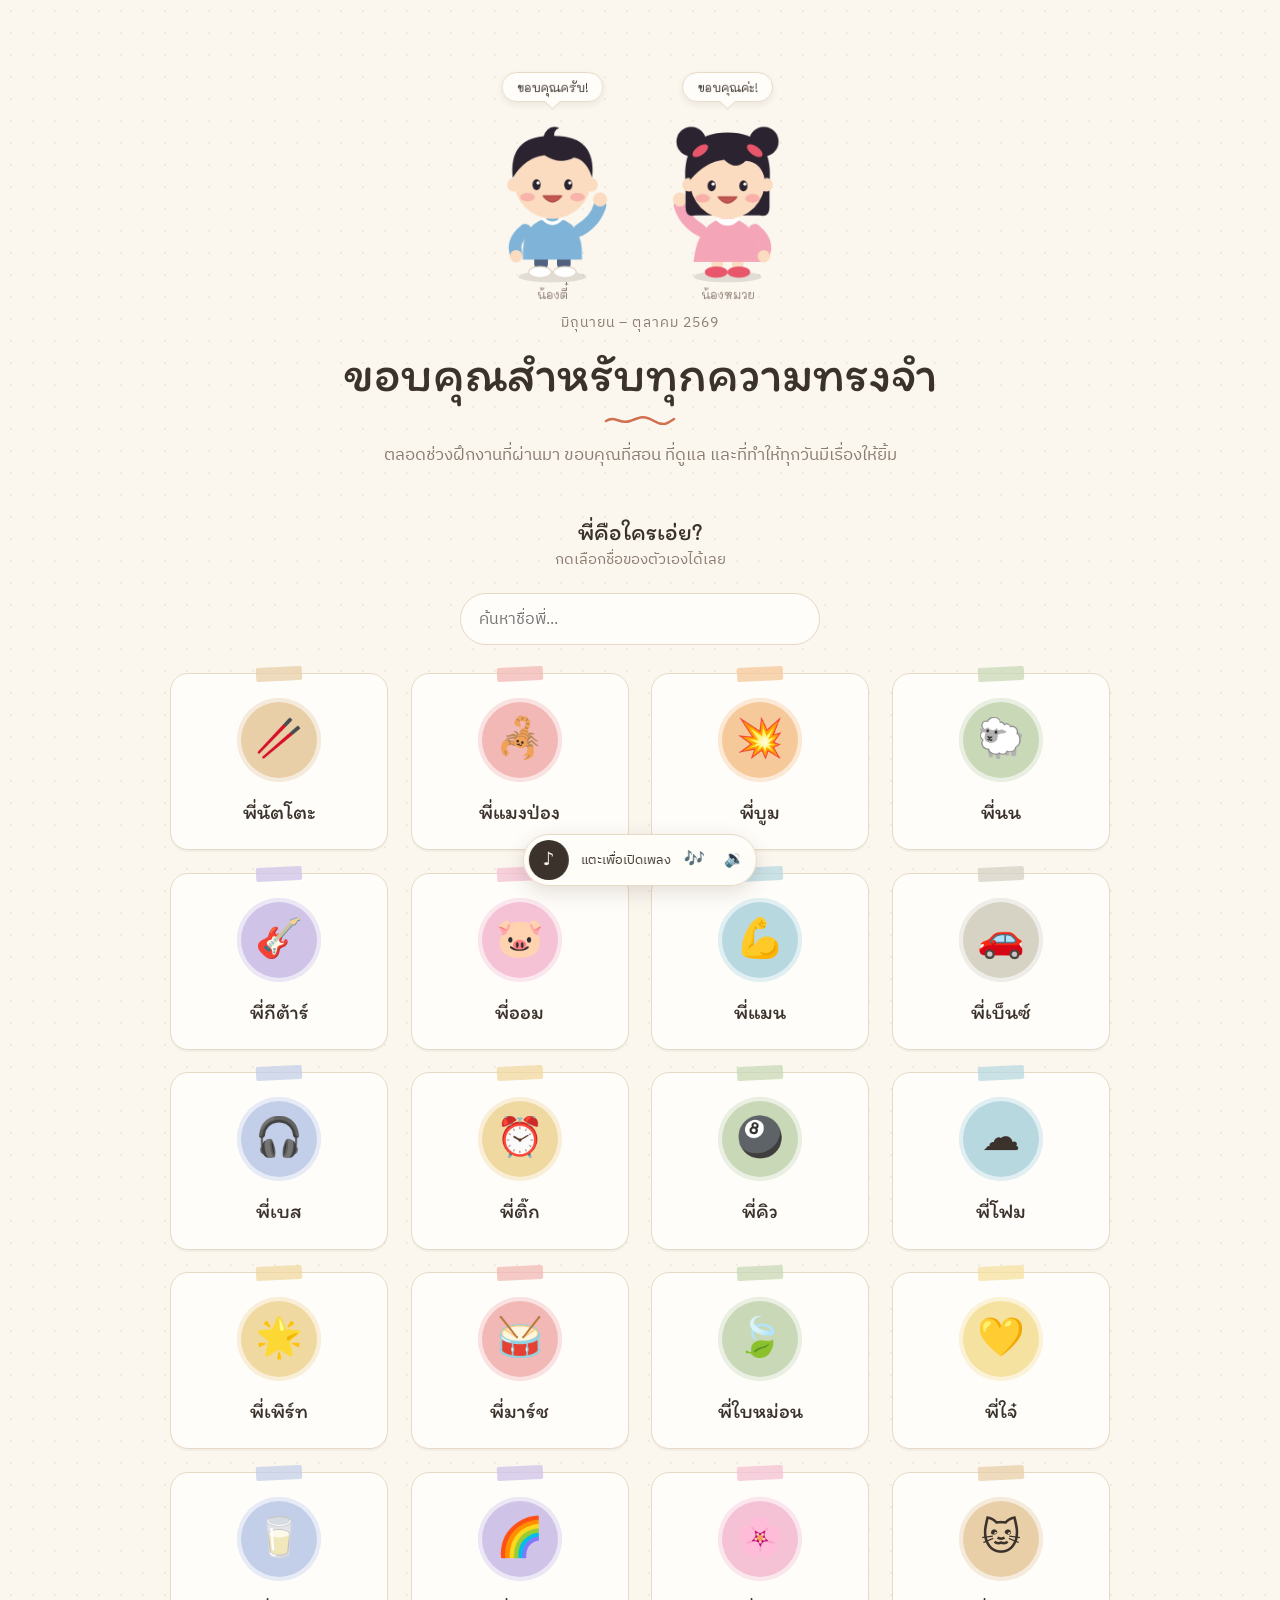
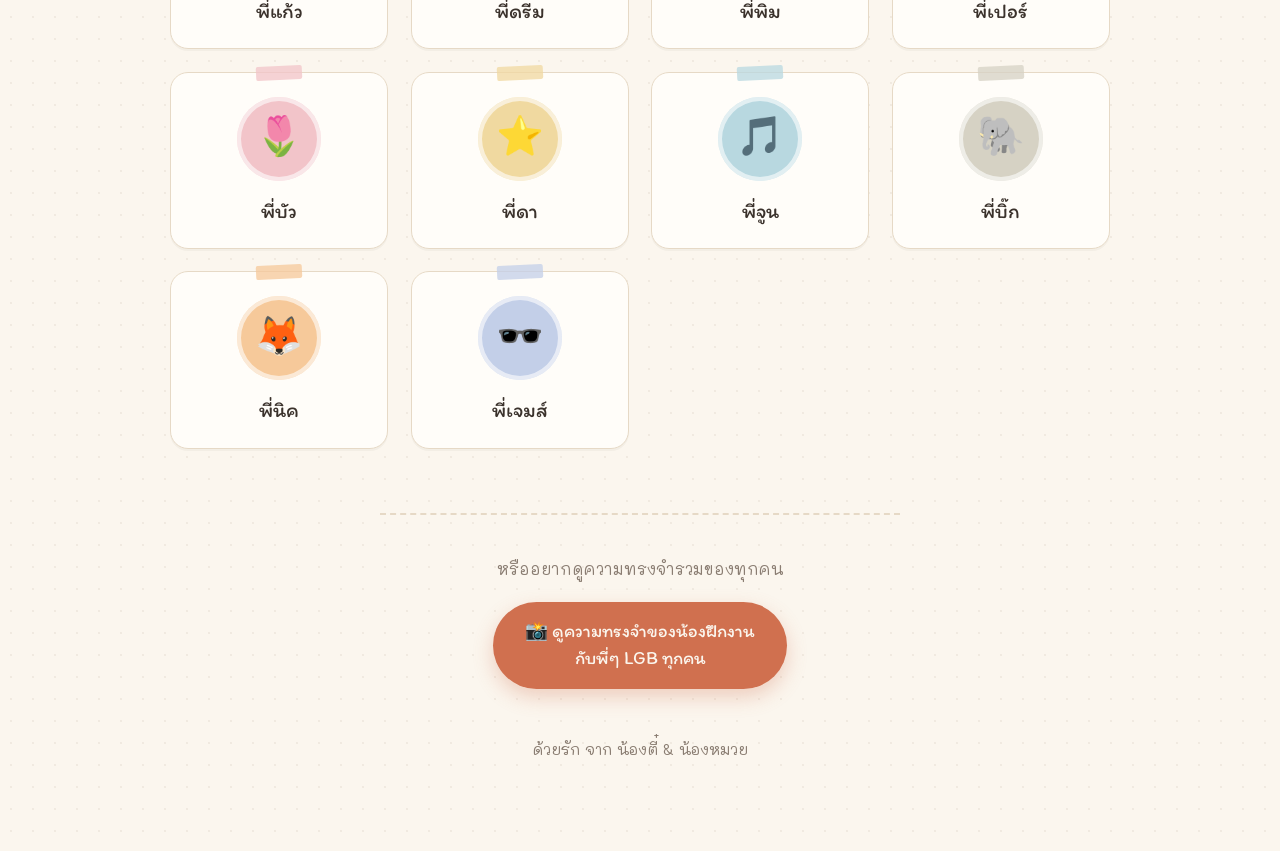
==== index.html @ 3110ff83 "Add initial CSS styles for the website layout and components" ====
<!doctype html>
<html lang="th">
<head>
  <meta charset="utf-8">
  <meta name="viewport" content="width=device-width, initial-scale=1, viewport-fit=cover">
  <title>ขอบคุณสำหรับทุกความทรงจำ</title>
  <meta name="description" content="ความทรงจำตลอดช่วงฝึกงาน">
  <link rel="icon" href="data:image/svg+xml,<svg xmlns='http://www.w3.org/2000/svg' viewBox='0 0 100 100'><text y='.9em' font-size='90'>💌</text></svg>">
  <link rel="preconnect" href="https://fonts.googleapis.com">
  <link rel="preconnect" href="https://fonts.gstatic.com" crossorigin>
  <link href="https://fonts.googleapis.com/css2?family=IBM+Plex+Sans+Thai:wght@400;500;600&family=Itim&family=Mali:wght@400;500;600&display=swap" rel="stylesheet">
  <link rel="stylesheet" href="style.css">
</head>
<body>
  <div id="app"></div>

  <div id="lightbox" class="lightbox" hidden>
    <button class="lb-close" aria-label="ปิด">×</button>
    <button class="lb-nav lb-prev" aria-label="รูปก่อนหน้า">‹</button>
    <figure>
      <div class="lb-stage"></div>
      <figcaption></figcaption>
    </figure>
    <button class="lb-nav lb-next" aria-label="รูปถัดไป">›</button>
  </div>

  <!-- เนื้อหาทั้งหมดอยู่ใน 3 ไฟล์นี้ -->
  <script src="data.js"></script>
  <script src="letters.js"></script>
  <script src="memories.js"></script>
  <script src="app.js"></script>
  <script src="music.js"></script>
  <script src="mascots.js"></script>
</body>
</html>
---- style.css ----
:root {
  --paper: #fbf6ee;
  --paper-2: #f4ebdd;
  --card: #fffdf9;
  --ink: #3b322c;
  --muted: #8a7d72;
  --line: #e6d9c6;
  --accent: #d0704f;
  --c: #f1d3b3; /* สีประจำตัวของพี่แต่ละคน (ถูกเขียนทับใน HTML) */

  --f-head: "Itim", "IBM Plex Sans Thai", system-ui, sans-serif;
  --f-hand: "Mali", "IBM Plex Sans Thai", system-ui, sans-serif;
  --f-body: "IBM Plex Sans Thai", system-ui, -apple-system, "Segoe UI", sans-serif;
}

* { box-sizing: border-box; }

html { color-scheme: light; scroll-behavior: smooth; }

body {
  margin: 0;
  min-height: 100vh;
  font-family: var(--f-body);
  font-size: 16px;
  line-height: 1.7;
  color: var(--ink);
  background-color: var(--paper);
  background-image: radial-gradient(rgba(140, 110, 80, 0.09) 1px, transparent 1px);
  background-size: 22px 22px;
  -webkit-font-smoothing: antialiased;
}

img { max-width: 100%; display: block; }
a { color: inherit; }
button { font: inherit; color: inherit; }
[hidden] { display: none !important; }

h1, h2, h3 { font-family: var(--f-head); font-weight: 400; line-height: 1.25; margin: 0; text-wrap: balance; }

.eyebrow {
  margin: 0 0 0.4rem;
  font-size: 0.85rem;
  letter-spacing: 0.08em;
  color: var(--muted);
}

.btn {
  display: inline-block;
  padding: 0.7rem 1.6rem;
  border-radius: 999px;
  background: var(--ink);
  color: var(--paper);
  text-decoration: none;
  font-family: var(--f-head);
  font-size: 1.05rem;
  transition: transform 0.2s, box-shadow 0.2s;
}
.btn:hover { transform: translateY(-2px); box-shadow: 0 6px 16px rgba(59, 50, 44, 0.2); }

.foot {
  text-align: center;
  padding: 3rem 1rem calc(5.5rem + env(safe-area-inset-bottom, 0px));
  color: var(--muted);
  font-family: var(--f-hand);
  font-size: 0.95rem;
}

/* ---------------------------------- หน้าแรก ---------------------------------- */
.home {
  max-width: 980px;
  margin: 0 auto;
  padding: calc(3.5rem + env(safe-area-inset-top, 0px)) 1.25rem 0;
}

.home-head { text-align: center; max-width: 720px; margin: 0 auto 3rem; animation: rise 0.8s both; }
.home-head h1 { font-size: clamp(2rem, 7vw, 3.2rem); }
.home-head h1::after {
  content: "";
  display: block;
  width: 72px;
  height: 10px;
  margin: 0.6rem auto 0;
  background: url("data:image/svg+xml,%3Csvg xmlns='http://www.w3.org/2000/svg' viewBox='0 0 72 10'%3E%3Cpath d='M2 6c10-6 14 4 24 0s14-6 24 0 14 2 20-2' fill='none' stroke='%23d0704f' stroke-width='2.5' stroke-linecap='round'/%3E%3C/svg%3E") center/contain no-repeat;
}
.lead { color: var(--muted); font-size: 1.05rem; margin: 1rem 0 0; }

.pick h2 {
  text-align: center;
  font-size: 1.5rem;
  margin-bottom: 1.5rem;
}
.pick h2 span {
  display: block;
  font-family: var(--f-body);
  font-size: 0.95rem;
  color: var(--muted);
  margin-top: 0.2rem;
}

.search {
  display: block;
  width: 100%;
  max-width: 360px;
  margin: 0 auto 1.75rem;
  padding: 0.7rem 1.1rem;
  border: 1.5px solid var(--line);
  border-radius: 999px;
  background: var(--card);
  font: inherit;
  color: var(--ink);
  outline: none;
}
.search:focus { border-color: var(--accent); }

.people-grid {
  list-style: none;
  margin: 0;
  padding: 0;
  display: grid;
  grid-template-columns: repeat(auto-fill, minmax(150px, 1fr));
  gap: 1.1rem;
}
.people-grid li { animation: rise 0.6s both; animation-delay: calc(0.25s + var(--i) * 0.06s); }

.person-card {
  position: relative;
  display: flex;
  flex-direction: column;
  align-items: center;
  gap: 0.15rem;
  height: 100%;
  padding: 1.5rem 0.75rem 1.25rem;
  background: var(--card);
  border: 1px solid var(--line);
  border-radius: 18px;
  text-decoration: none;
  text-align: center;
  box-shadow: 0 2px 0 rgba(59, 50, 44, 0.04);
  transition: transform 0.25s cubic-bezier(.2,.8,.3,1.2), box-shadow 0.25s, border-color 0.25s;
}
.person-card::before {
  content: "";
  position: absolute;
  top: -7px;
  left: 50%;
  width: 46px;
  height: 14px;
  transform: translateX(-50%) rotate(-3deg);
  background: var(--c);
  opacity: 0.75;
  border-radius: 2px;
}
.person-card:hover,
.person-card:focus-visible {
  transform: translateY(-5px) rotate(-1deg);
  border-color: var(--c);
  box-shadow: 0 12px 24px rgba(59, 50, 44, 0.12);
  outline: none;
}
.person-card .avatar { margin-bottom: 0.6rem; }
.pc-name { font-family: var(--f-head); font-size: 1.3rem; }
.pc-role { font-size: 0.8rem; color: var(--muted); line-height: 1.4; }

.empty { text-align: center; color: var(--muted); }

.notfound { text-align: center; padding-top: 25vh; }
.notfound .big { font-size: 3.5rem; margin: 0; }
.notfound h1 { margin-bottom: 1.5rem; }

/* ---------------------------------- Avatar ---------------------------------- */
.avatar {
  position: relative;
  display: grid;
  place-items: center;
  width: 84px;
  height: 84px;
  border-radius: 50%;
  background: var(--c);
  overflow: hidden;
  box-shadow: inset 0 0 0 4px rgba(255, 255, 255, 0.6);
  flex-shrink: 0;
}
.avatar img { position: absolute; inset: 0; width: 100%; height: 100%; object-fit: cover; }
.avatar-fallback { font-size: 2.4rem; line-height: 1; }
.avatar[data-ok] .avatar-fallback { visibility: hidden; }
.avatar-lg { width: 128px; height: 128px; box-shadow: 0 0 0 6px var(--card), 0 10px 30px rgba(59, 50, 44, 0.15); }
.avatar-lg .avatar-fallback { font-size: 3.6rem; }

/* ---------------------------------- ซองจดหมาย ---------------------------------- */
.envelope-screen {
  position: fixed;
  inset: 0;
  z-index: 50;
  display: flex;
  flex-direction: column;
  align-items: center;
  justify-content: center;
  gap: 2rem;
  padding: 1.5rem;
  background: var(--paper);
  cursor: pointer;
  transition: opacity 0.5s;
}
.envelope-screen.leave { opacity: 0; }

.envelope {
  position: relative;
  width: min(78vw, 320px);
  aspect-ratio: 3 / 2;
  padding: 0;
  border: 0;
  background: none;
  cursor: pointer;
  perspective: 900px;
  animation: float 3s ease-in-out infinite;
}
.envelope:focus-visible { outline: 2px dashed var(--accent); outline-offset: 10px; }
.envelope.open { animation: none; }

.envelope > span { position: absolute; }
.env-back {
  inset: 0;
  z-index: 1;
  border-radius: 8px;
  background: color-mix(in srgb, var(--c) 75%, #8a6a4a);
}
.env-letter {
  left: 7%;
  right: 7%;
  top: 8%;
  bottom: 6%;
  z-index: 2;
  display: grid;
  place-items: start center;
  padding-top: 12%;
  border-radius: 4px;
  background: var(--card);
  font-family: var(--f-hand);
  font-size: 1.05rem;
  color: var(--ink);
  box-shadow: 0 2px 6px rgba(0, 0, 0, 0.08);
  transition: transform 0.7s 0.45s cubic-bezier(.3,.7,.3,1);
}
.env-front {
  inset: 0;
  z-index: 3;
  border-radius: 8px;
  background: var(--c);
  clip-path: polygon(0 0, 50% 52%, 100% 0, 100% 100%, 0 100%);
  box-shadow: 0 18px 40px rgba(59, 50, 44, 0.18);
}
.env-flap {
  left: 0;
  right: 0;
  top: 0;
  height: 58%;
  z-index: 4;
  background: color-mix(in srgb, var(--c) 85%, #8a6a4a);
  clip-path: polygon(0 0, 100% 0, 50% 100%);
  transform-origin: top center;
  transition: transform 0.5s ease-in, z-index 0s 0.25s;
}
.env-seal {
  left: 50%;
  top: 56%;
  z-index: 5;
  transform: translate(-50%, -50%);
  font-size: 2.2rem;
  transition: opacity 0.25s, transform 0.25s;
}
.envelope.open .env-seal { opacity: 0; transform: translate(-50%, -50%) scale(1.4); }
.envelope.open .env-flap { transform: rotateX(180deg); z-index: 0; }
.envelope.open .env-letter { transform: translateY(-48%); }

.env-hint { margin: 0; text-align: center; font-family: var(--f-head); font-size: 1.35rem; }
.env-hint small {
  display: block;
  font-family: var(--f-body);
  font-size: 0.9rem;
  color: var(--muted);
  animation: blink 1.8s ease-in-out infinite;
}

/* ---------------------------------- หน้าของพี่ ---------------------------------- */
.person {
  max-width: 760px;
  margin: 0 auto;
  padding: calc(1.25rem + env(safe-area-inset-top, 0px)) 1.25rem 0;
  animation: fadein 0.6s both;
}

.back {
  display: inline-block;
  padding: 0.35rem 0.9rem;
  border-radius: 999px;
  text-decoration: none;
  font-size: 0.9rem;
  color: var(--muted);
  transition: background 0.2s, color 0.2s;
}
.back:hover { background: var(--paper-2); color: var(--ink); }

.p-hero { display: flex; flex-direction: column; align-items: center; text-align: center; padding: 2rem 0 2.5rem; }
.p-hero .avatar { margin-bottom: 1.25rem; animation: pop 0.7s 0.2s both cubic-bezier(.2,.8,.3,1.3); }
.p-hero .eyebrow { margin: 0; font-family: var(--f-hand); font-size: 1rem; letter-spacing: 0; }
.p-hero h1 { font-size: clamp(2.4rem, 9vw, 3.6rem); }
.role { margin: 0.2rem 0 0; color: var(--muted); }

/* จดหมาย */
.letter {
  position: relative;
  margin: 0 auto 4rem;
  --pt: 2.25rem;
  padding: var(--pt) 1.75rem 2rem;
  background:
    linear-gradient(to bottom, transparent calc(100% - 1px), rgba(170, 140, 110, 0.2) 0) 0 calc(var(--pt) - 0.3em) / 100% 2.1em repeat-y,
    var(--card);
  border-radius: 6px;
  box-shadow: 0 1px 2px rgba(59, 50, 44, 0.06), 0 14px 34px rgba(59, 50, 44, 0.1);
  font-family: var(--f-hand);
  font-size: 1.08rem;
  line-height: 2.1em;
  --rot: -0.5deg;
  transform: rotate(var(--rot));
}
.letter + .letter { --rot: 0.6deg; margin-top: -1.5rem; }
.letter::before {
  content: "";
  position: absolute;
  top: -12px;
  left: 50%;
  width: 96px;
  height: 26px;
  transform: translateX(-50%) rotate(2deg);
  background: var(--c);
  opacity: 0.7;
}
.letter p { margin: 0 0 2.1em; }
.letter p:last-of-type { margin-bottom: 0; }
.letter .sign { text-align: right; margin-top: 2.1em; }
.letter .sign b { font-weight: 600; }

/* ความทรงจำ */
.memories > h2 { text-align: center; font-size: 2rem; }
.count { text-align: center; color: var(--muted); margin: 0.25rem 0 2.5rem; }

.timeline {
  position: relative;
  list-style: none;
  margin: 0;
  padding: 0 0 0 28px;
}
.timeline::before {
  content: "";
  position: absolute;
  top: 8px;
  bottom: 40px;
  left: 7px;
  border-left: 2px dashed var(--line);
}

.memory { position: relative; margin-bottom: 3rem; }
.memory .dot {
  position: absolute;
  top: 10px;
  left: -28px;
  width: 16px;
  height: 16px;
  border-radius: 50%;
  background: var(--c);
  box-shadow: 0 0 0 4px var(--paper);
}
.memory article {
  display: grid;
  gap: 1.1rem;
}

.polaroid {
  padding: 10px 10px 14px;
  background: #fff;
  box-shadow: 0 2px 4px rgba(59, 50, 44, 0.08), 0 14px 30px rgba(59, 50, 44, 0.12);
  transform: rotate(var(--tilt));
  transition: transform 0.35s cubic-bezier(.2,.8,.3,1.2);
}
.memory:hover .polaroid { transform: rotate(0deg) scale(1.01); }

.shot {
  position: relative;
  display: grid;
  place-items: center;
  width: 100%;
  padding: 0;
  border: 0;
  overflow: hidden;
  background: color-mix(in srgb, var(--c) 45%, var(--paper-2));
}
button.shot[data-ok] { cursor: zoom-in; }
.shot img, .shot video { position: absolute; inset: 0; width: 100%; height: 100%; object-fit: cover; transition: transform 0.4s; }
button.shot:hover img, button.shot:hover video { transform: scale(1.04); }
.play {
  position: absolute;
  z-index: 1;
  display: grid;
  place-items: center;
  width: 54px;
  height: 54px;
  padding-left: 4px;
  border-radius: 50%;
  background: rgba(30, 24, 20, 0.55);
  color: #fff;
  font-size: 1.3rem;
  backdrop-filter: blur(4px);
  transition: transform 0.2s, background 0.2s;
}
button.shot:hover .play { transform: scale(1.1); background: rgba(30, 24, 20, 0.75); }
.shot-thumb .play { width: 28px; height: 28px; font-size: 0.7rem; padding-left: 2px; }
.shot:not([data-ok]) .play { display: none; }
/* ภาพปก YouTube มีแถบดำบน-ล่าง ขยายเพื่อตัดออก */
.shot.yt img { transform: scale(1.34); }
button.shot.yt:hover img { transform: scale(1.4); }
.shot-main { aspect-ratio: 4 / 3; }
.shot-thumb { aspect-ratio: 1; }
.shot-fallback { font-size: 3rem; }
.shot-thumb .shot-fallback { font-size: 1.5rem; }
.shot[data-ok] .shot-fallback { visibility: hidden; }

.thumbs {
  display: grid;
  grid-template-columns: repeat(auto-fill, minmax(64px, 1fr));
  gap: 8px;
  margin-top: 8px;
}

.meta { margin: 0; font-size: 0.88rem; color: var(--muted); }
.memory h3 { font-size: 1.5rem; margin: 0.15rem 0 0.4rem; }
.desc p { margin: 0 0 0.6em; }
.desc p:last-child { margin-bottom: 0; }
.with {
  display: inline-block;
  margin: 0.75rem 0 0;
  padding: 0.15rem 0.75rem;
  border-radius: 999px;
  background: color-mix(in srgb, var(--c) 40%, transparent);
  font-size: 0.85rem;
}

.closing {
  margin: 2rem auto 0;
  padding: 2.5rem 1.5rem;
  max-width: 560px;
  text-align: center;
  font-family: var(--f-hand);
  font-size: 1.1rem;
}
.closing p { margin: 0 0 1.75rem; }

/* scroll reveal */
.reveal { opacity: 0; transform: translateY(24px); transition: opacity 0.7s, transform 0.7s cubic-bezier(.2,.7,.3,1); }
.reveal.in { opacity: 1; transform: none; }
.letter.reveal.in { transform: rotate(var(--rot)); }

/* ---------------------------------- Lightbox ---------------------------------- */
.lightbox {
  position: fixed;
  inset: 0;
  z-index: 100;
  display: flex;
  align-items: center;
  justify-content: center;
  padding: 1rem;
  background: rgba(30, 24, 20, 0.88);
  animation: fadein 0.25s both;
}
.lightbox figure { margin: 0; max-width: min(92vw, 1100px); text-align: center; }
.lb-stage > * {
  display: block;
  max-width: 100%;
  max-height: 80vh;
  background: #000;
  margin: 0 auto;
  border: 8px solid #fff;
  border-bottom-width: 40px;
  box-shadow: 0 20px 50px rgba(0, 0, 0, 0.4);
}
.lb-stage > img { background: #fff; }
.lb-stage > iframe { width: min(92vw, 960px); max-height: none; aspect-ratio: 16 / 9; height: auto; }
.lightbox figcaption {
  margin-top: -34px;
  position: relative;
  color: var(--ink);
  font-family: var(--f-hand);
}
.lb-close, .lb-nav {
  position: absolute;
  border: 0;
  background: rgba(255, 255, 255, 0.12);
  color: #fff;
  width: 44px;
  height: 44px;
  border-radius: 50%;
  font-size: 1.8rem;
  line-height: 1;
  cursor: pointer;
  transition: background 0.2s;
}
.lb-close:hover, .lb-nav:hover { background: rgba(255, 255, 255, 0.25); }
.lb-close { top: calc(1rem + env(safe-area-inset-top, 0px)); right: 1rem; }
.lb-prev { left: 1rem; }
.lb-next { right: 1rem; }

/* ---------------------------------- Animations ---------------------------------- */
@keyframes rise { from { opacity: 0; transform: translateY(18px); } }
@keyframes fadein { from { opacity: 0; } }
@keyframes pop { from { opacity: 0; transform: scale(0.6); } }
@keyframes float { 50% { transform: translateY(-8px) rotate(-1deg); } }
@keyframes blink { 50% { opacity: 0.45; } }

/* ---------------------------------- จอใหญ่ ---------------------------------- */
@media (min-width: 640px) {
  .people-grid { grid-template-columns: repeat(auto-fill, minmax(180px, 1fr)); gap: 1.4rem; }
  .letter { --pt: 3rem; padding: var(--pt) 3rem 2.5rem; }
  .timeline { padding-left: 40px; }
  .timeline::before { left: 11px; }
  .memory .dot { left: -36px; }
  .memory article { grid-template-columns: 1fr 1fr; align-items: center; gap: 2rem; }
  .memory:nth-child(even) .polaroid { order: 2; }
}

@media (prefers-reduced-motion: reduce) {
  *, *::before, *::after { animation-duration: 0.01ms !important; animation-iteration-count: 1 !important; transition-duration: 0.01ms !important; }
}

/* ---------------------------------- ปุ่มท้ายหน้า / แกลเลอรี ---------------------------------- */
.btn-big {
  padding: 1rem 2rem;
  background: var(--accent);
  font-size: 1.15rem;
  line-height: 1.5;
  box-shadow: 0 8px 20px rgba(208, 112, 79, 0.3);
}
.btn-link {
  display: block;
  width: max-content;
  margin: 1.25rem auto 0;
  color: var(--muted);
  font-family: var(--f-body);
  font-size: 0.9rem;
}
.btn-link:hover { color: var(--ink); }
.gallery .memories { margin-top: 1.5rem; }
.gallery .count:empty { display: none; }
.soon {
  margin: 3rem 0;
  text-align: center;
  color: var(--muted);
  font-family: var(--f-hand);
  font-size: 1.1rem;
  line-height: 2;
}

/* ---------------------------------- ปุ่มเพลง ---------------------------------- */
.music {
  position: fixed;
  z-index: 60;
  left: 50%;
  transform: translateX(-50%);
  bottom: calc(0.9rem + env(safe-area-inset-bottom, 0px));
  display: flex;
  align-items: center;
  gap: 0.4rem;
  max-width: min(420px, calc(100vw - 150px));
  padding: 0.3rem;
  border-radius: 999px;
  background: rgba(255, 253, 249, 0.92);
  border: 1px solid var(--line);
  box-shadow: 0 6px 20px rgba(59, 50, 44, 0.15);
  backdrop-filter: blur(8px);
}
.yt-music { position: fixed; left: -9999px; top: 0; width: 200px; height: 200px; pointer-events: none; }
.music-btn, .music-next {
  flex-shrink: 0;
  width: 40px;
  height: 40px;
  border: 0;
  border-radius: 50%;
  background: var(--ink);
  color: var(--paper);
  font-size: 1.15rem;
  line-height: 1;
  cursor: pointer;
  transition: transform 0.2s;
}
.music-btn:hover, .music-next:hover { transform: scale(1.08); }
.music-next { display: none; width: 34px; height: 34px; font-size: 0.85rem; background: transparent; color: var(--ink); }
.music.on .music-next { display: block; }
.music-title {
  display: none;
  min-width: 0;
  max-width: 220px;
  overflow: hidden;
  white-space: nowrap;
  text-overflow: ellipsis;
  padding-left: 0.35rem;
  font-size: 0.82rem;
  color: var(--ink);
}
.music.has-title .music-title { display: block; }
.music.on .music-icon { display: inline-block; animation: bob 1.2s ease-in-out infinite; }
.music.idle .music-btn { animation: pulse 2s ease-out infinite; }
.music.fail .music-btn { opacity: 0.45; }
.music.fail .music-title { color: var(--muted); }
@keyframes bob { 50% { transform: translateY(-3px) rotate(8deg); } }
@keyframes pulse { 0% { box-shadow: 0 0 0 0 rgba(208, 112, 79, 0.55); } 100% { box-shadow: 0 0 0 14px rgba(208, 112, 79, 0); } }

@media (max-width: 480px) { .music-title { max-width: 110px; } }

/* ปุ่ม + แถบปรับเสียง */
.music-vol, .music-listbtn, .vol-mute {
  flex-shrink: 0;
  width: 34px;
  height: 34px;
  padding: 0;
  border: 0;
  border-radius: 50%;
  background: transparent;
  font-size: 1.05rem;
  line-height: 1;
  cursor: pointer;
  transition: background 0.2s;
}
.music-vol:hover, .music-listbtn:hover, .vol-mute:hover { background: var(--paper-2); }
.music-pop {
  position: absolute;
  left: 50%;
  transform: translateX(-50%);
  bottom: calc(100% + 0.5rem);
  display: flex;
  align-items: center;
  gap: 0.5rem;
  padding: 0.35rem 0.9rem 0.35rem 0.35rem;
  border-radius: 999px;
  background: rgba(255, 253, 249, 0.96);
  border: 1px solid var(--line);
  box-shadow: 0 6px 20px rgba(59, 50, 44, 0.15);
  backdrop-filter: blur(8px);
}
.vol-range {
  --p: 45%;
  width: min(170px, 42vw);
  height: 22px;
  margin: 0;
  background: transparent;
  cursor: pointer;
  -webkit-appearance: none;
  appearance: none;
}
.vol-range::-webkit-slider-runnable-track {
  height: 6px;
  border-radius: 99px;
  background: linear-gradient(to right, var(--accent) var(--p), var(--line) var(--p));
}
.vol-range::-moz-range-track { height: 6px; border-radius: 99px; background: var(--line); }
.vol-range::-moz-range-progress { height: 6px; border-radius: 99px; background: var(--accent); }
.vol-range::-webkit-slider-thumb {
  -webkit-appearance: none;
  width: 18px;
  height: 18px;
  margin-top: -6px;
  border: 3px solid #fff;
  border-radius: 50%;
  background: var(--accent);
  box-shadow: 0 1px 4px rgba(0, 0, 0, 0.3);
}
.vol-range::-moz-range-thumb {
  width: 12px;
  height: 12px;
  border: 3px solid #fff;
  border-radius: 50%;
  background: var(--accent);
  box-shadow: 0 1px 4px rgba(0, 0, 0, 0.3);
}
.vol-range:focus-visible { outline: 2px dashed var(--accent); outline-offset: 3px; }
.vol-num { min-width: 2ch; text-align: right; font-size: 0.8rem; color: var(--muted); font-variant-numeric: tabular-nums; }

/* ปุ่มความทรงจำรวมที่หน้าแรก */
.memories-cta {
  margin: 4rem auto 0;
  padding-top: 2.5rem;
  max-width: 520px;
  border-top: 2px dashed var(--line);
  text-align: center;
}
.memories-cta p {
  margin: 0 0 1.25rem;
  font-family: var(--f-hand);
  color: var(--muted);
}

/* รูป/คลิปในจดหมาย */
.letter-media {
  display: grid;
  grid-template-columns: repeat(auto-fit, minmax(150px, 1fr));
  gap: 0.9rem;
  margin: 2.1em 0 0;
}
.letter-media .shot {
  aspect-ratio: 4 / 3;
  border: 7px solid #fff;
  border-bottom-width: 22px;
  box-shadow: 0 2px 4px rgba(59, 50, 44, 0.1), 0 10px 22px rgba(59, 50, 44, 0.14);
  transform: rotate(-1.2deg);
  transition: transform 0.3s cubic-bezier(.2,.8,.3,1.2);
}
.letter-media .shot:nth-child(even) { transform: rotate(1.4deg); }
.letter-media .shot:hover { transform: rotate(0) scale(1.02); z-index: 1; }
.letter-media .shot:only-child { grid-column: 1 / -1; aspect-ratio: 16 / 10; }
.letter-media .shot-fallback { font-size: 2.4rem; }
.letter-media .play { width: 46px; height: 46px; }

/* ---------------------------------- ตัวการ์ตูน (ติดขอบจอทุกหน้า) ---------------------------------- */
.mascot-dock {
  --ms: min(clamp(100px, calc((100vw - 980px) / 2), 230px), calc((60vh - 80px) / 1.25));
  position: fixed;
  inset: 0;
  z-index: 51;
  pointer-events: none;
}
.dock-side {
  position: fixed;
  left: 0;
  top: 0;
  width: var(--ms);
  transform-origin: 0 0;
  will-change: transform;
  opacity: 0;   /* รอ JS วางตำแหน่งก่อนค่อยโผล่ ไม่ให้วาบที่มุมจอ */
}
.mascot-dock.ready .dock-side { opacity: 1; transition: opacity 0.4s; }

/* ช่องว่างใต้หัวเว็บหน้าแรก — ตัวการ์ตูนเริ่มต้นยืนอยู่ตรงนี้ (ความสูงปรับโดย mascots.js) */
.mascot-slot { max-width: 420px; height: 230px; margin: 0 auto 0.6rem; }

.floaties { position: absolute; left: 0; right: 0; bottom: 55%; height: 0; pointer-events: none; }
.floaties i {
  position: absolute;
  bottom: 0;
  font-style: normal;
  font-size: 1rem;
  color: #f2a6b3;
  opacity: 0;
  animation: floatup 5.4s ease-in infinite;
}
.floaties i:nth-child(2) { color: #f0c46a; }
.floaties i:nth-child(3) { color: #e58aa0; }

.mascot {
  position: relative;
  display: flex;
  flex-direction: column;
  align-items: center;
  width: 100%;
  padding: 0;
  border: 0;
  background: none;
  pointer-events: none;   /* คลิกได้เฉพาะตัวการ์ตูน ไม่บังเนื้อหาด้านหลัง */
  -webkit-tap-highlight-color: transparent;
}
.mascot .m-svg, .mascot .m-svg * { pointer-events: auto; cursor: pointer; }
.mascot:focus-visible { outline: 2px dashed var(--accent); outline-offset: 4px; border-radius: 16px; }
.mascot.hop { animation: hop 0.65s cubic-bezier(.3,.7,.4,1); }

.bubble {
  position: relative;
  margin-bottom: 0.7rem;
  padding: 0.25rem 0.95rem;
  border: 1.5px solid var(--line);
  border-radius: 999px;
  background: var(--card);
  font-family: var(--f-hand);
  font-size: clamp(0.85rem, 1vw, 1.05rem);
  white-space: nowrap;
  box-shadow: 0 3px 8px rgba(59, 50, 44, 0.08);
  animation: bubble 3.2s ease-in-out infinite;
}
.mascot.girl .bubble { animation-delay: -1.6s; }
.bubble::after {
  content: "";
  position: absolute;
  left: 50%;
  bottom: -7px;
  width: 11px;
  height: 11px;
  transform: translateX(-50%) rotate(45deg);
  border-right: 1.5px solid var(--line);
  border-bottom: 1.5px solid var(--line);
  background: var(--card);
}
.m-svg { display: block; width: 100%; height: auto; overflow: visible; }
.m-name {
  margin: 0.2rem 0 0.5rem;
  font-family: var(--f-hand);
  font-size: clamp(0.8rem, 0.95vw, 1rem);
  color: var(--muted);
}

.m-bob { transform-origin: 60px 142px; animation: bob 2.2s ease-in-out infinite; }
.mascot.girl .m-bob { animation-delay: -1.1s; }
.m-shadow { transform-origin: 60px 145px; animation: shadow 2.2s ease-in-out infinite; }
.mascot.girl .m-shadow { animation-delay: -1.1s; }
.m-head { transform-origin: 60px 92px; animation: tilt 3.4s ease-in-out infinite; }
.mascot.girl .m-head { animation-delay: -1.7s; }
.m-eyes { transform-box: fill-box; transform-origin: center; animation: blink 4.2s infinite; }
.mascot.girl .m-eyes { animation-delay: -2s; }
.m-arm { transform-origin: 84px 104px; animation: wave 1.5s ease-in-out infinite; }
.m-arm-l { transform-origin: 36px 104px; animation-name: wave-l; animation-delay: -0.7s; }

.burst {
  position: absolute;
  top: 45%;
  left: 50%;
  pointer-events: none;
  font-size: 1.2rem;
  animation: burst 0.95s ease-out forwards;
}

@keyframes bob { 50% { transform: translateY(-6px) scale(1.015, 0.99); } }
@keyframes shadow { 50% { transform: scaleX(0.82); opacity: 0.7; } }
@keyframes tilt { 0%, 100% { transform: rotate(-3deg); } 50% { transform: rotate(3deg); } }
@keyframes blink { 0%, 90%, 100% { transform: scaleY(1); } 94% { transform: scaleY(0.08); } }
@keyframes wave { 0%, 100% { transform: rotate(0); } 25% { transform: rotate(-24deg); } 50% { transform: rotate(8deg); } 75% { transform: rotate(-18deg); } }
@keyframes wave-l { 0%, 100% { transform: rotate(0); } 25% { transform: rotate(24deg); } 50% { transform: rotate(-8deg); } 75% { transform: rotate(18deg); } }
@keyframes bubble { 50% { transform: translateY(-3px); } }
@keyframes floatup { 0% { transform: translateY(0) scale(0.6); opacity: 0; } 15% { opacity: 0.9; } 100% { transform: translateY(-110px) scale(1.15) rotate(15deg); opacity: 0; } }
@keyframes hop { 0% { transform: none; } 30% { transform: translateY(-28px) rotate(-6deg); } 60% { transform: translateY(0) scale(1.06, 0.92); } 80% { transform: translateY(-6px); } 100% { transform: none; } }
@keyframes burst { 0% { transform: translate(-50%, 0) scale(0.4); opacity: 1; } 100% { transform: translate(calc(-50% + var(--dx)), var(--dy)) scale(1.2); opacity: 0; } }

/* จอกลาง/เล็ก: ตอนติดขอบจอ ตัวเล็กลง หลบเข้าขอบครึ่งตัว และซ่อนป้ายคำพูด/ชื่อ (ตอนอยู่หัวเว็บยังเห็นครบ) */
@media (max-width: 1099px) {
  .mascot-dock:not(.at-home) .bubble,
  .mascot-dock:not(.at-home) .m-name { visibility: hidden; }
}
@media (max-width: 699px) {
  .mascot-dock { --ms: min(78px, calc((50vh - 40px) / 1.25)); }
}

/* รายการเพลง */
.music-list {
  position: absolute;
  left: 50%;
  bottom: calc(100% + 0.5rem);
  transform: translateX(-50%);
  display: flex;
  flex-direction: column;
  gap: 0.15rem;
  width: min(340px, calc(100vw - 1.5rem));
  padding: 0.6rem;
  border-radius: 18px;
  background: rgba(255, 253, 249, 0.97);
  border: 1px solid var(--line);
  box-shadow: 0 8px 26px rgba(59, 50, 44, 0.18);
  backdrop-filter: blur(8px);
}
.list-head { margin: 0 0 0.3rem 0.4rem; font-size: 0.78rem; color: var(--muted); }
.track {
  display: flex;
  align-items: center;
  gap: 0.6rem;
  width: 100%;
  padding: 0.5rem 0.6rem;
  border: 0;
  border-radius: 12px;
  background: transparent;
  font-size: 0.85rem;
  text-align: left;
  cursor: pointer;
  transition: background 0.2s;
}
.track:hover { background: var(--paper-2); }
.track.cur { background: color-mix(in srgb, var(--accent) 14%, transparent); }
.t-no {
  flex-shrink: 0;
  display: grid;
  place-items: center;
  width: 22px;
  height: 22px;
  border-radius: 50%;
  background: var(--paper-2);
  font-size: 0.72rem;
}
.track.cur .t-no { background: var(--accent); color: #fff; }
.t-name { flex: 1; min-width: 0; line-height: 1.35; }
.t-tag { flex-shrink: 0; font-size: 0.72rem; color: var(--accent); }
.track.bad .t-name { color: var(--muted); text-decoration: line-through; }
.track.bad .t-tag { color: #b5524f; }

@media (max-width: 499px) {
  .bubble { padding: 0.15rem 0.55rem; font-size: 0.72rem; }
  .m-name { font-size: 0.72rem; }
}
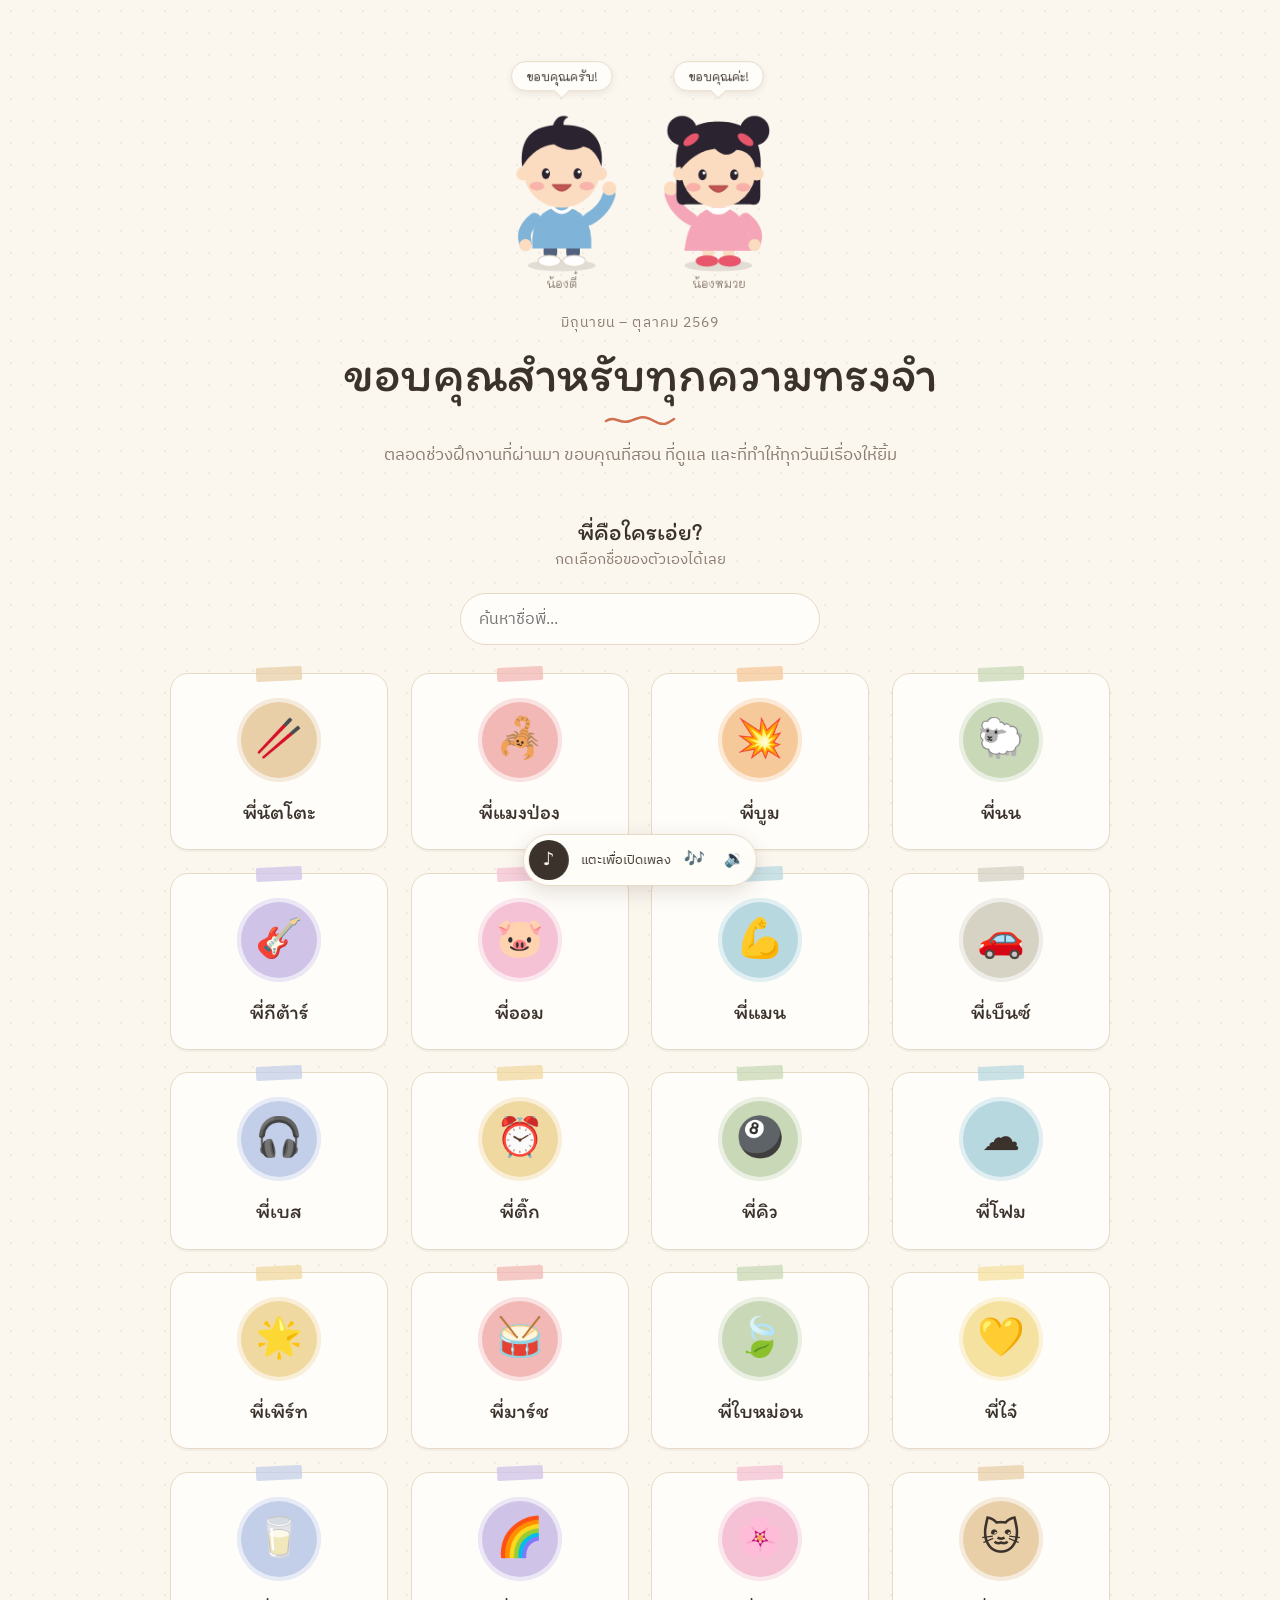
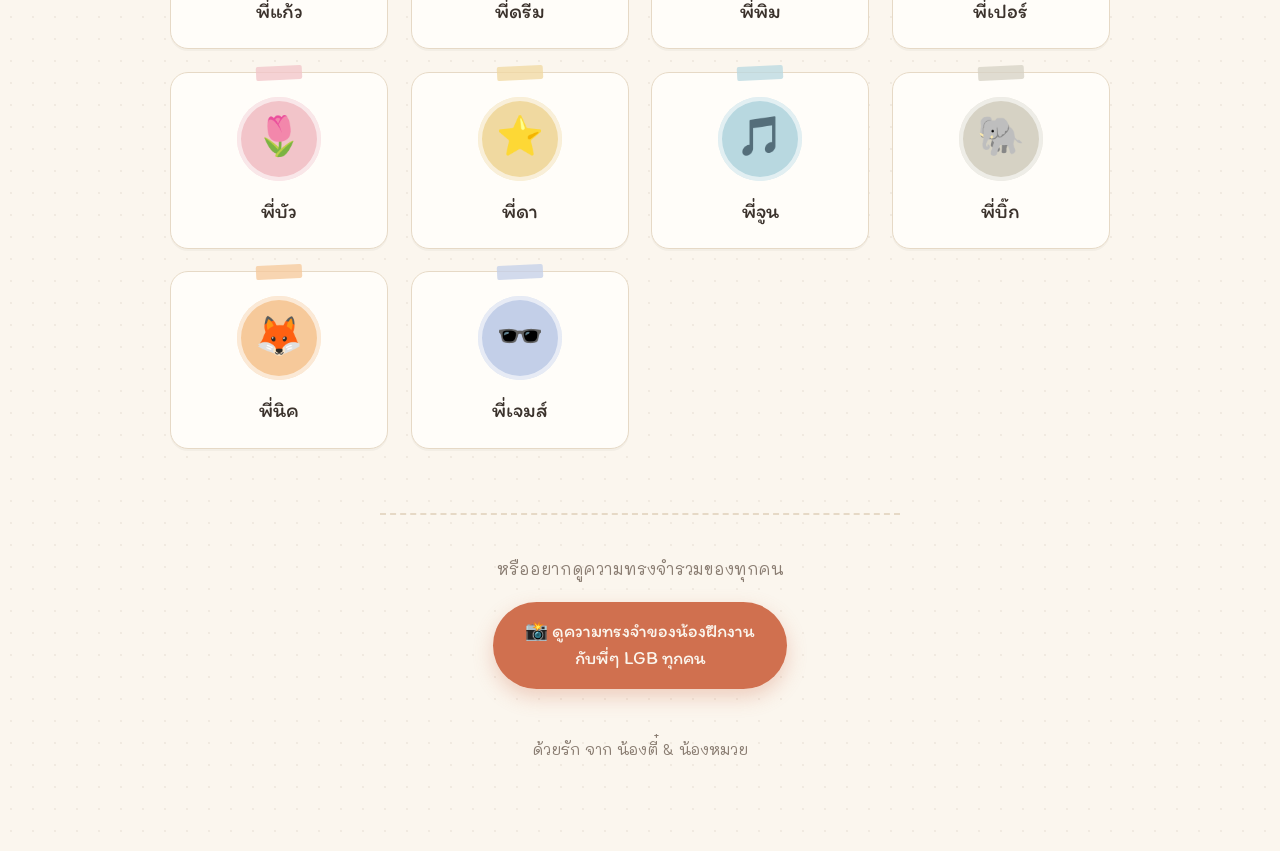
==== commit cba1aed9: "Add cute effects and thank you message to enhance user experience" ====
--- a/index.html
+++ b/index.html
@@ -31,5 +31,6 @@
   <script src="app.js"></script>
   <script src="music.js"></script>
   <script src="mascots.js"></script>
+  <script src="cute.js"></script>
 </body>
 </html>
--- a/style.css
+++ b/style.css
@@ -896,3 +896,68 @@
   .bubble { padding: 0.15rem 0.55rem; font-size: 0.72rem; }
   .m-name { font-size: 0.72rem; }
 }
+
+/* คำขอบคุณพร้อมชื่อพี่ ท้ายหน้าจดหมาย */
+.closing .thanks {
+  margin: 0 0 0.9rem;
+  font-family: var(--f-head);
+  font-size: clamp(1.5rem, 5vw, 2rem);
+  line-height: 1.3;
+}
+.closing .thanks span { color: #e58aa0; }
+
+/* ---------------------------------- ความน่ารักเล็กๆ ---------------------------------- */
+.bg-floaties {
+  position: fixed;
+  inset: 0;
+  z-index: -1;   /* อยู่หลังเนื้อหา เห็นผ่านพื้นหลังกระดาษ */
+  overflow: hidden;
+  pointer-events: none;
+}
+.bg-floaties i {
+  position: absolute;
+  bottom: -3rem;
+  font-style: normal;
+  opacity: 0;
+  animation: drift linear infinite;
+}
+@keyframes drift {
+  0% { transform: translateY(0) rotate(0deg); opacity: 0; }
+  10% { opacity: 0.55; }
+  90% { opacity: 0.55; }
+  100% { transform: translateY(-115vh) rotate(50deg); opacity: 0; }
+}
+
+.fx {
+  position: fixed;
+  z-index: 90;
+  pointer-events: none;
+  font-size: 1.05rem;
+  line-height: 1;
+  animation: fxpop 0.95s cubic-bezier(.2,.7,.3,1) forwards;
+}
+@keyframes fxpop {
+  0% { transform: translate(-50%, -50%) scale(0.3); opacity: 1; }
+  100% { transform: translate(calc(-50% + var(--dx)), calc(-50% + var(--dy))) rotate(var(--r)) scale(1.15); opacity: 0; }
+}
+
+/* อีโมจิบนการ์ตูนชื่อส่ายตัวตอนชี้ */
+.person-card:hover .avatar, .person-card:focus-visible .avatar { animation: wiggle 0.7s ease-in-out; }
+@keyframes wiggle {
+  0%, 100% { transform: none; }
+  25% { transform: rotate(-10deg) scale(1.1); }
+  50% { transform: rotate(8deg) scale(1.1); }
+  75% { transform: rotate(-4deg) scale(1.05); }
+}
+
+/* หัวใจประดับกระดาษจดหมาย */
+.letter::after {
+  content: "♥";
+  position: absolute;
+  top: 0.7rem;
+  right: 1.2rem;
+  font-size: 1.25rem;
+  color: color-mix(in srgb, var(--c) 55%, #e58aa0);
+  transform: rotate(14deg);
+}
+.letter .sign b::after { content: " ♥"; color: #e58aa0; font-weight: 400; }
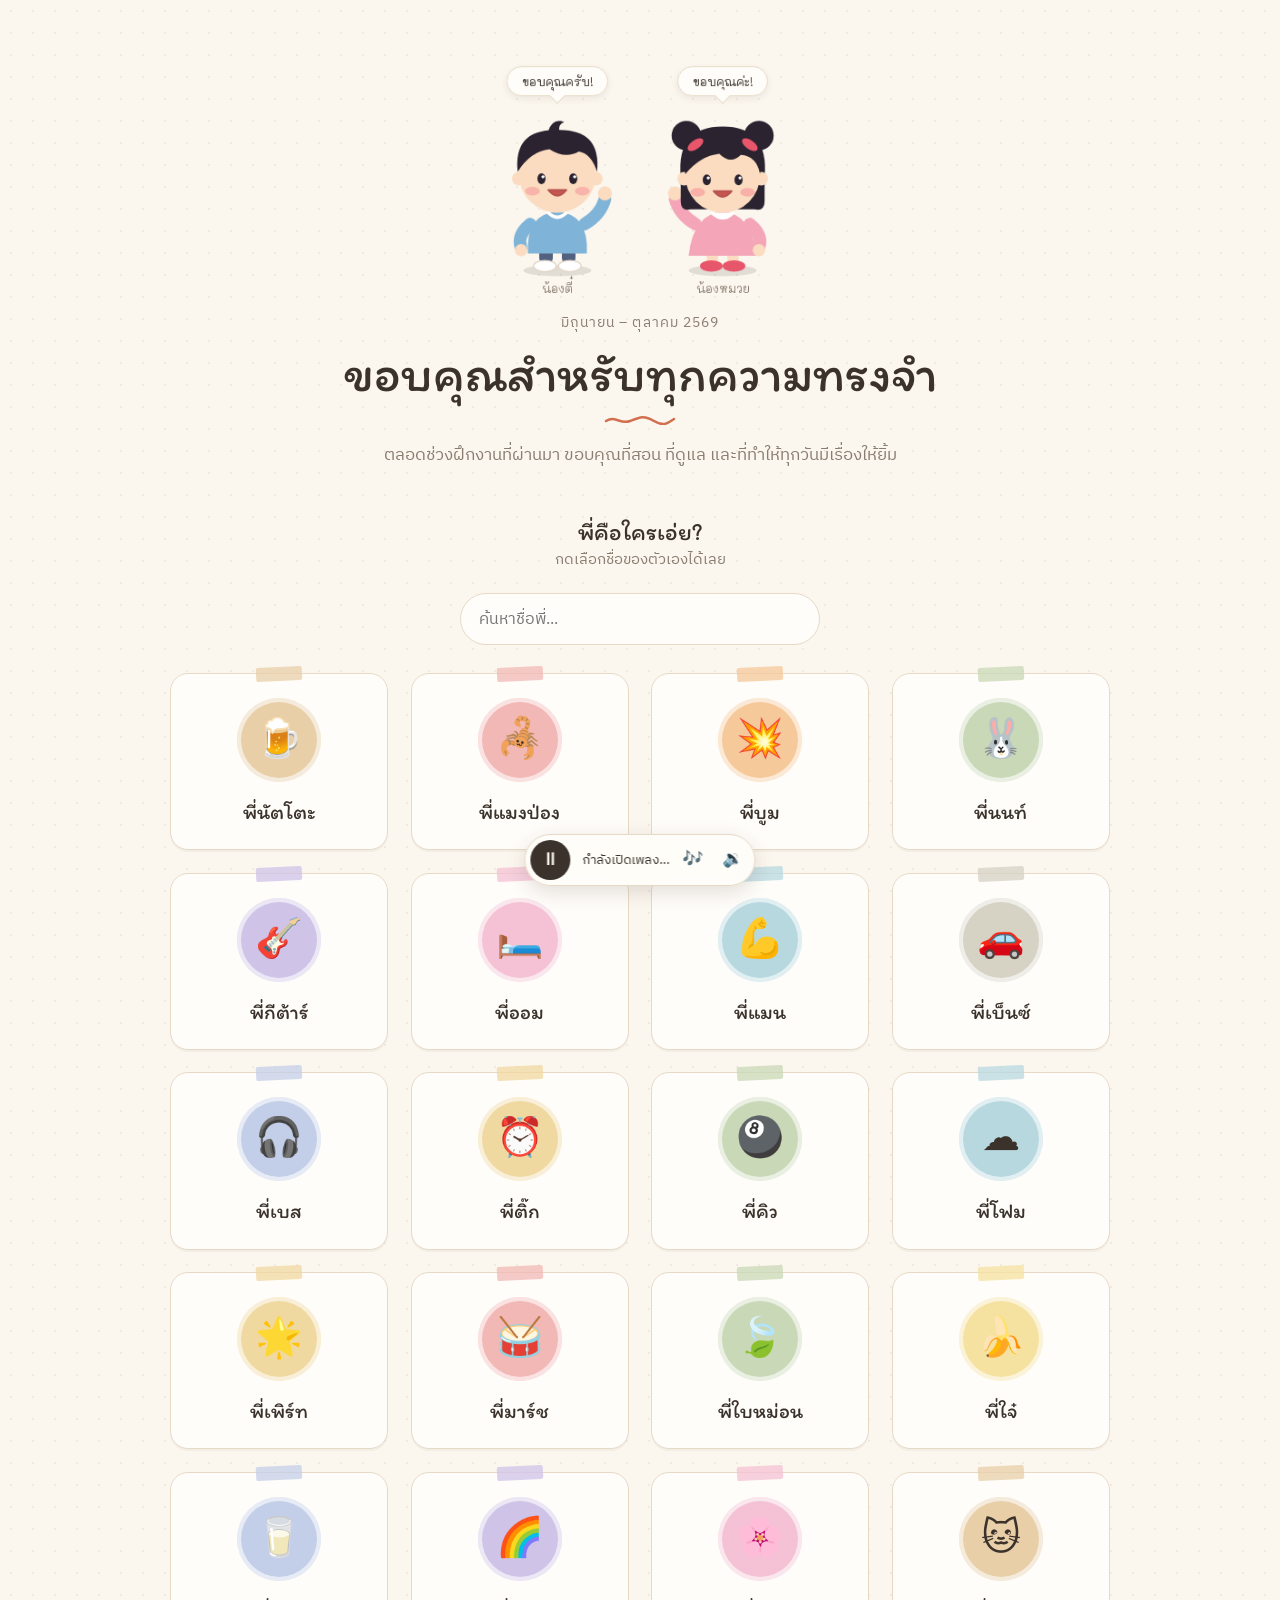
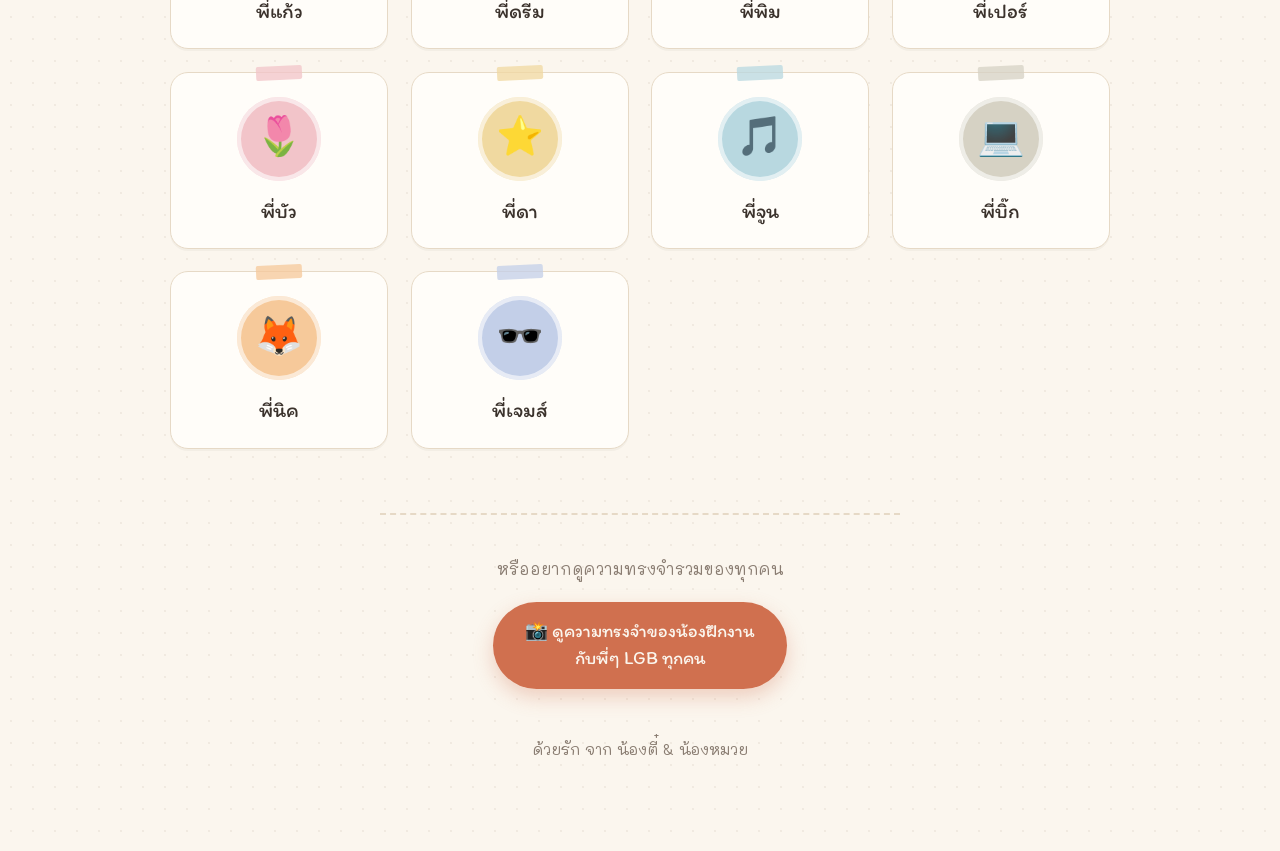
==== commit 68ea4e6d: "Add reply character SVG animations and farewell scene styles - Introduced a new JavaScript file `rep" ====
--- a/index.html
+++ b/index.html
@@ -9,7 +9,7 @@
   <link rel="preconnect" href="https://fonts.googleapis.com">
   <link rel="preconnect" href="https://fonts.gstatic.com" crossorigin>
   <link href="https://fonts.googleapis.com/css2?family=IBM+Plex+Sans+Thai:wght@400;500;600&family=Itim&family=Mali:wght@400;500;600&display=swap" rel="stylesheet">
-  <link rel="stylesheet" href="style.css">
+  <link rel="stylesheet" href="style.css?v=20261029-reply-letters">
 </head>
 <body>
   <div id="app"></div>
@@ -28,9 +28,11 @@
   <script src="data.js"></script>
   <script src="letters.js"></script>
   <script src="memories.js"></script>
-  <script src="app.js"></script>
-  <script src="music.js"></script>
+  <script src="reply-characters.js?v=20261029-da-hijab"></script>
+  <script src="app.js?v=20261029-reply-letters"></script>
+  <script src="music.js?v=20261029-autoplay"></script>
   <script src="mascots.js"></script>
   <script src="cute.js"></script>
+  <script src="farewell.js?v=20261029-speech-click"></script>
 </body>
 </html>
--- a/style.css
+++ b/style.css
@@ -444,6 +444,212 @@
   font-size: 0.85rem;
 }
 
+/* คลิปความทรงจำก่อนท้ายหน้า */
+.memory-film {
+  max-width: 800px;
+  margin: 4rem auto 0;
+  text-align: center;
+}
+.memory-film h2 { font-size: clamp(1.65rem, 5vw, 2.2rem); }
+.memory-film-intro {
+  margin: 0.65rem auto 1.5rem;
+  max-width: 32rem;
+  color: var(--muted);
+  font-family: var(--f-hand);
+}
+.memory-film-frame {
+  padding: 8px;
+  border: 1px solid var(--line);
+  border-radius: 18px;
+  background: #fff;
+  box-shadow: 0 4px 10px rgba(59, 50, 44, 0.05), 0 16px 36px rgba(59, 50, 44, 0.1);
+}
+.memory-film-player {
+  display: block;
+  width: 100%;
+  aspect-ratio: 16 / 9;
+  border-radius: 11px;
+  background: #211a17;
+  object-fit: contain;
+}
+.memory-film-player:focus-visible { outline: 2px dashed var(--accent); outline-offset: 4px; }
+.memory-film-placeholder {
+  display: grid;
+  place-content: center;
+  justify-items: center;
+  gap: 0.4rem;
+  aspect-ratio: 16 / 9;
+  padding: clamp(0.85rem, 3vw, 1.75rem);
+  border-radius: 11px;
+  background: linear-gradient(135deg, var(--paper), var(--paper-2));
+  color: var(--muted);
+}
+.memory-film-icon { font-size: clamp(2rem, 6vw, 3rem); line-height: 1.2; }
+.memory-film-placeholder p { max-width: 30rem; margin: 0; line-height: 1.6; font-size: 0.95rem; }
+
+/* ฉากส่งน้องฝึกงานกลับบ้านด้วยรอยยิ้ม */
+.farewell {
+  max-width: 720px;
+  margin: 0 auto;
+  padding: 1.5rem 0 0;
+  text-align: center;
+}
+.farewell h2 { font-size: clamp(1.65rem, 5vw, 2.15rem); }
+.farewell-intro {
+  max-width: 34rem;
+  margin: 0.7rem auto 0;
+  color: var(--muted);
+  font-family: var(--f-hand);
+}
+.farewell-stage {
+  position: relative;
+  isolation: isolate;
+  display: grid;
+  grid-template-columns: minmax(0, 1.2fr) minmax(24px, 0.4fr) minmax(0, 1fr);
+  align-items: end;
+  gap: clamp(0.25rem, 1.5vw, 0.8rem);
+  min-height: clamp(200px, 43vw, 290px);
+  margin: 1.5rem 0 1.25rem;
+  padding: clamp(0.75rem, 3vw, 1.5rem) clamp(0.5rem, 2vw, 1rem) 1rem;
+  overflow: hidden;
+  border: 1px solid var(--line);
+  border-radius: 24px;
+  background: linear-gradient(180deg, #fffaf1 0%, #f6e9dc 72%, #eee5ce 100%);
+  box-shadow: 0 12px 30px rgba(59, 50, 44, 0.06);
+}
+.farewell-stage::before {
+  content: "";
+  position: absolute;
+  left: -10%;
+  right: -10%;
+  bottom: -24px;
+  height: 36%;
+  border-radius: 50% 50% 0 0;
+  background: #e2dfc7;
+  opacity: 0.65;
+}
+.farewell-stage::after {
+  content: "✦";
+  position: absolute;
+  top: 12%;
+  left: 48%;
+  color: #d8b572;
+  font-size: 1.2rem;
+}
+.farewell-group { position: relative; z-index: 1; min-width: 0; }
+/* กล่องคำพูดอยู่เหนือหัวแต่ละกลุ่ม และขึ้นบรรทัดใหม่ได้บนมือถือ */
+.farewell-speech {
+  visibility: hidden;
+  position: relative;
+  z-index: 2;
+  width: fit-content;
+  max-width: 100%;
+  margin: 0 auto 0.75rem;
+  padding: 0.45rem 0.65rem;
+  border: 1px solid var(--line);
+  border-radius: 16px;
+  background: var(--card);
+  box-shadow: 0 3px 10px rgba(59, 50, 44, 0.06);
+  font-family: var(--f-hand);
+  font-size: clamp(0.8rem, 2.7vw, 1rem);
+  line-height: 1.5;
+  overflow-wrap: anywhere;
+  text-wrap: balance;
+}
+.farewell-speech::after {
+  content: "";
+  position: absolute;
+  left: 50%;
+  bottom: -6px;
+  width: 10px;
+  height: 10px;
+  border-right: 1px solid var(--line);
+  border-bottom: 1px solid var(--line);
+  background: var(--card);
+  transform: translateX(-50%) rotate(45deg);
+}
+.farewell-speech span { white-space: nowrap; }
+.farewell-group.is-speaking .farewell-speech { visibility: visible; }
+.farewell-cast {
+  display: flex;
+  align-items: flex-end;
+  justify-content: center;
+  min-height: clamp(112px, 24vw, 180px);
+  max-width: 230px;
+  margin: 0 auto;
+}
+.farewell-speech + .farewell-cast { min-height: 0; }
+.farewell-person { display: block; position: relative; min-width: 0; }
+.farewell-person svg { display: block; width: 100%; height: auto; overflow: visible; }
+.farewell-colleagues .farewell-cast {
+  display: grid;
+  grid-template-columns: repeat(6, minmax(0, 1fr));
+  align-content: end;
+  align-items: end;
+  max-width: 210px;
+}
+.farewell-colleagues .farewell-person { grid-column: span 2; }
+.farewell-colleagues .farewell-person:nth-child(1) { grid-column: 2 / span 2; grid-row: 1; }
+.farewell-colleagues .farewell-person:nth-child(2) { grid-column: 4 / span 2; grid-row: 1; }
+.farewell-colleagues .farewell-person:nth-child(n + 3) { grid-row: 2; z-index: 1; margin-top: -12%; }
+.farewell-interns .farewell-person { width: 50%; max-width: 88px; }
+.farewell-label {
+  display: flex;
+  align-items: center;
+  justify-content: center;
+  min-height: 2.6em;
+  margin: 0.45rem 0 0;
+  font-family: var(--f-head);
+  font-size: clamp(0.8rem, 2.5vw, 1rem);
+  line-height: 1.3;
+  text-wrap: balance;
+}
+.farewell-path { position: relative; z-index: 1; align-self: center; height: 48px; color: #c88771; }
+.farewell-path::before {
+  content: "";
+  position: absolute;
+  inset: 18px 0 0;
+  border-top: 2px dashed #cba489;
+  border-radius: 50% 50% 0 0;
+  transform: rotate(-12deg);
+}
+.farewell-path::after { content: "♡"; position: absolute; top: -9px; left: 35%; font-size: 1.5rem; }
+.farewell-particles { position: absolute; z-index: 3; inset: 0; overflow: hidden; pointer-events: none; }
+.farewell-particle {
+  position: absolute;
+  left: 0;
+  top: 0;
+  display: block;
+  font-size: clamp(1.1rem, 3vw, 1.65rem);
+  line-height: 1;
+  pointer-events: none;
+}
+.farewell-particle.is-envelope { font-size: clamp(1.7rem, 5vw, 2.4rem); }
+.farewell-send { max-width: 100%; padding: 0.8rem clamp(1rem, 4vw, 1.8rem); font-size: clamp(1rem, 3.5vw, 1.2rem); }
+.farewell-send:focus-visible { outline: 2px dashed var(--accent); outline-offset: 5px; }
+.farewell-send:disabled { cursor: wait; opacity: 0.8; transform: none; }
+.farewell-status { min-height: 3em; max-width: 34rem; margin: 0.9rem auto 0; color: var(--muted); font-family: var(--f-hand); }
+.farewell.is-delivered .farewell-stage { border-color: #d9b094; box-shadow: 0 0 0 3px rgba(208, 112, 79, 0.07); }
+/* ตัวการ์ตูนในฉากจะขยับเฉพาะตอนกดส่ง */
+.farewell-arm { transform-origin: 71px 94px; }
+.farewell .m-bob, .farewell .m-shadow, .farewell .m-head, .farewell .m-eyes, .farewell .m-arm { animation: none; }
+.farewell.no-motion, .farewell.no-motion * { animation: none !important; transition: none !important; }
+body.farewell-in-view .mascot-dock { visibility: hidden; }
+
+@media (prefers-reduced-motion: no-preference) {
+  .farewell-interns.is-receiving .farewell-person { animation: farewell-receive 0.65s ease-out 1; }
+  .farewell-interns.is-receiving .farewell-muay { animation-delay: 0.12s; }
+  .farewell-interns.is-waving .m-arm { animation: wave 0.7s ease-in-out 2; }
+  .farewell-interns.is-waving .m-arm-l { animation-name: wave-l; }
+  .farewell.is-sending .farewell-colleagues .m-arm,
+  .farewell.is-sending .farewell-colleagues .farewell-arm { animation: wave 0.8s ease-in-out 2; }
+}
+@keyframes farewell-receive {
+  0%, 100% { transform: translateY(0); }
+  40% { transform: translateY(-10px) rotate(-3deg); }
+  70% { transform: translateY(0) scale(1.03, 0.97); }
+}
+
 .closing {
   margin: 2rem auto 0;
   padding: 2.5rem 1.5rem;
@@ -453,6 +659,160 @@
   font-size: 1.1rem;
 }
 .closing p { margin: 0 0 1.75rem; }
+
+/* กล่องให้พี่ๆ พิมพ์ตอบกลับ */
+.reply {
+  margin: 0 auto;
+  padding: 1.5rem 1rem;
+  max-width: 640px;
+  text-align: center;
+  background: var(--card);
+  border: 1.5px dashed color-mix(in srgb, var(--c) 70%, var(--line));
+  border-radius: 14px;
+}
+.reply h2 {
+  margin: 0 0 0.4rem;
+  font-family: var(--f-head);
+  font-size: clamp(1.25rem, 4.5vw, 1.5rem);
+}
+.reply-hint { margin: 0 0 1.1rem; color: var(--muted); font-family: var(--f-hand); font-size: 0.95rem; }
+/* พี่เจ้าของจดหมายอยู่ซ้าย ส่วนน้องตี๋กับน้องหมวยรอรับทางขวา */
+.reply-scene {
+  position: relative;
+  display: flex;
+  justify-content: space-between;
+  align-items: flex-end;
+  gap: 1rem;
+  min-height: 153px;
+  margin: 0.5rem auto 0;
+  padding: 0.5rem 0 0;
+  isolation: isolate;
+}
+.reply-cast {
+  position: relative;
+  z-index: 1;
+  display: flex;
+  flex-direction: column;
+  align-items: center;
+  flex: 0 0 auto;
+  min-width: 0;
+}
+.reply-character { display: block; width: 76px; }
+.reply-character-svg,
+.reply-character > .m-svg { display: block; width: 100%; height: auto; overflow: visible; }
+.reply-interns { display: flex; align-items: flex-end; gap: 0; }
+.reply-interns .reply-character { width: 59px; }
+.reply-name {
+  display: block;
+  max-width: 100%;
+  margin-top: 0.3rem;
+  padding: 0.2rem 0.55rem;
+  border: 1px solid var(--line);
+  border-radius: 999px;
+  background: var(--card);
+  color: var(--ink);
+  font-family: var(--f-hand);
+  font-size: 0.75rem;
+  line-height: 1.6;
+  white-space: nowrap;
+}
+.reply-sender .reply-name { border-color: var(--c); background: color-mix(in srgb, var(--c) 16%, var(--card)); }
+.reply-airmail { position: absolute; inset: 0; z-index: 2; pointer-events: none; }
+.reply-route {
+  position: absolute;
+  top: 52%;
+  left: 33%;
+  right: 48%;
+  height: 25px;
+  border-top: 2px dashed #dfc0b1;
+  border-radius: 50% 50% 0 0;
+  transform: rotate(-9deg);
+  color: var(--accent);
+  font-size: 0.8rem;
+  text-align: center;
+}
+.reply-route::after {
+  content: "♥";
+  position: absolute;
+  top: -12px;
+  left: calc(50% - 7px);
+  width: 16px;
+  background: var(--card);
+}
+.reply-envelope {
+  position: absolute;
+  top: 0;
+  left: 0;
+  display: block;
+  width: 40px;
+  height: 32px;
+  opacity: 0;
+  font-size: 2rem;
+  line-height: 1;
+  filter: drop-shadow(0 3px 3px rgba(123, 76, 58, 0.14));
+}
+.reply-envelope svg { display: block; width: 100%; height: 100%; overflow: visible; }
+.reply-delivery {
+  min-height: 1.6em;
+  margin: 0.75rem 0 1rem;
+  color: var(--muted);
+  font-family: var(--f-hand);
+  font-size: 0.8rem;
+}
+.reply.is-sending .reply-route { opacity: 0.4; }
+.reply.is-sending .reply-held-letter,
+.reply.is-delivered .reply-held-letter { opacity: 0; }
+.reply.is-delivered .reply-delivery { color: #987446; }
+.reply .m-bob,
+.reply .m-shadow,
+.reply .m-head,
+.reply .m-eyes,
+.reply .m-arm { animation: none; }
+.reply .m-arm { transform-origin: 84px 104px; }
+.reply .m-arm-l { transform-origin: 36px 104px; }
+.reply-character-arm { transform-origin: 84px 104px; }
+body.reply-in-view .mascot-dock { visibility: hidden; }
+@media (min-width: 480px) {
+  .reply { padding: 1.75rem 1.5rem; }
+  .reply-scene { min-height: 187px; padding: 0.5rem 0.75rem 0; }
+  .reply-character { width: 104px; }
+  .reply-interns .reply-character { width: 82px; }
+  .reply-name { padding: 0.2rem 0.75rem; font-size: 0.85rem; }
+  .reply-route { left: 29%; right: 41%; top: 53%; }
+  .reply-delivery { font-size: 0.85rem; }
+}
+@media (prefers-reduced-motion: no-preference) {
+  .reply.is-sending:not(.no-motion) .reply-character-arm { animation: wave 0.8s ease-in-out 2; }
+  .reply.is-delivered:not(.no-motion) .reply-interns .reply-character { animation: reply-receive 0.7s ease-in-out 2; }
+  .reply.is-delivered:not(.no-motion) .reply-interns .reply-muay { animation-delay: 0.12s; }
+  .reply.is-delivered:not(.no-motion) .m-arm { animation: wave 0.7s ease-in-out 2; }
+  .reply.is-delivered:not(.no-motion) .m-arm-l { animation-name: wave-l; }
+}
+@keyframes reply-receive {
+  0%, 100% { transform: translateY(0); }
+  40% { transform: translateY(-8px) rotate(-3deg); }
+  70% { transform: translateY(0) scale(1.03, 0.97); }
+}
+.reply-form textarea {
+  display: block;
+  width: 100%;
+  min-height: 8rem;
+  margin: 0 0 1rem;
+  padding: 0.85rem 1rem;
+  border: 1.5px solid var(--line);
+  border-radius: 10px;
+  background: #fff;
+  color: var(--ink);
+  font: inherit;
+  font-family: var(--f-hand);
+  font-size: 1rem;
+  line-height: 1.7;
+  resize: vertical;
+}
+.reply-form textarea:focus { outline: none; border-color: var(--accent); }
+.reply-form .btn { border: 0; cursor: pointer; }
+.reply-form .btn:disabled { opacity: 0.6; cursor: default; transform: none; box-shadow: none; }
+.reply-status { min-height: 1.5em; margin: 0.9rem 0 0; color: var(--muted); font-size: 0.95rem; }
 
 /* scroll reveal */
 .reveal { opacity: 0; transform: translateY(24px); transition: opacity 0.7s, transform 0.7s cubic-bezier(.2,.7,.3,1); }
@@ -537,6 +897,16 @@
   font-size: 1.15rem;
   line-height: 1.5;
   box-shadow: 0 8px 20px rgba(208, 112, 79, 0.3);
+}
+.btn-accent {
+  background: var(--accent);
+  box-shadow: 0 6px 16px rgba(208, 112, 79, 0.28);
+}
+.closing-actions {
+  display: flex;
+  flex-wrap: wrap;
+  justify-content: center;
+  gap: 0.75rem;
 }
 .btn-link {
   display: block;
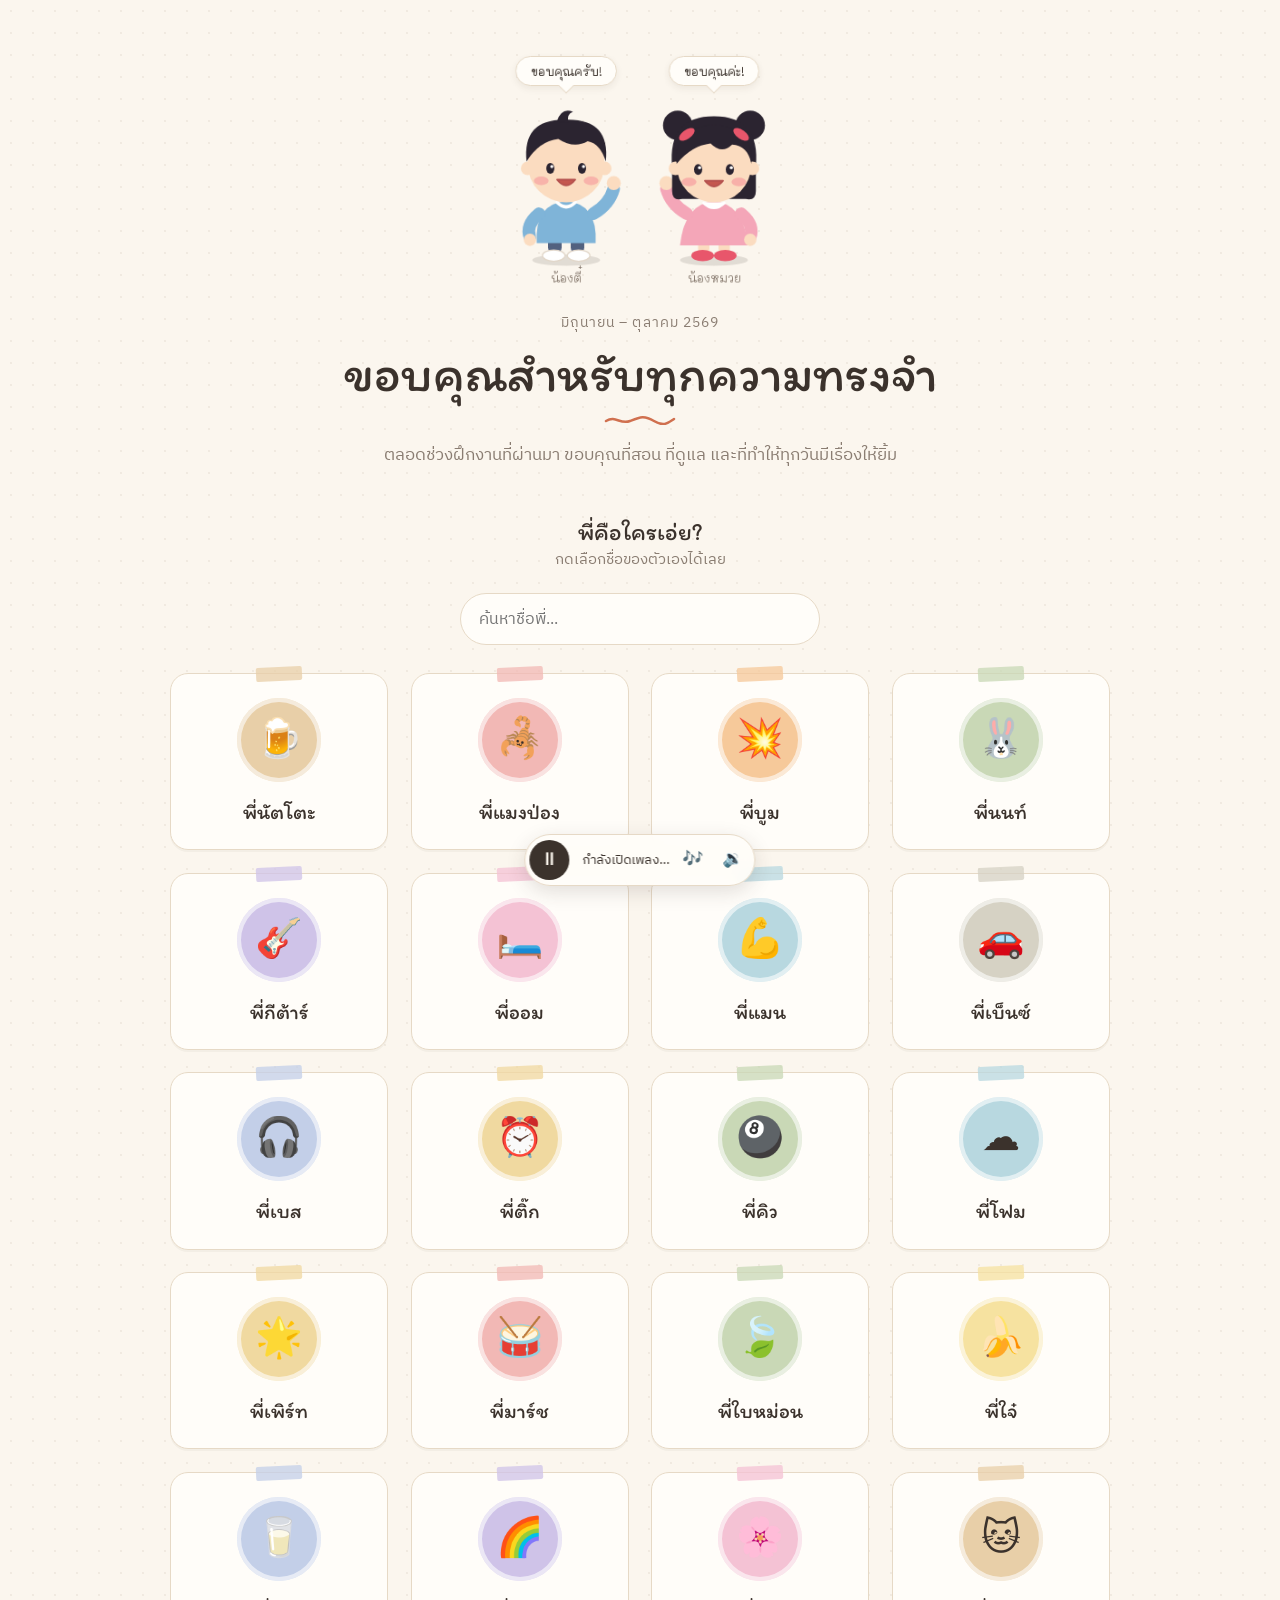
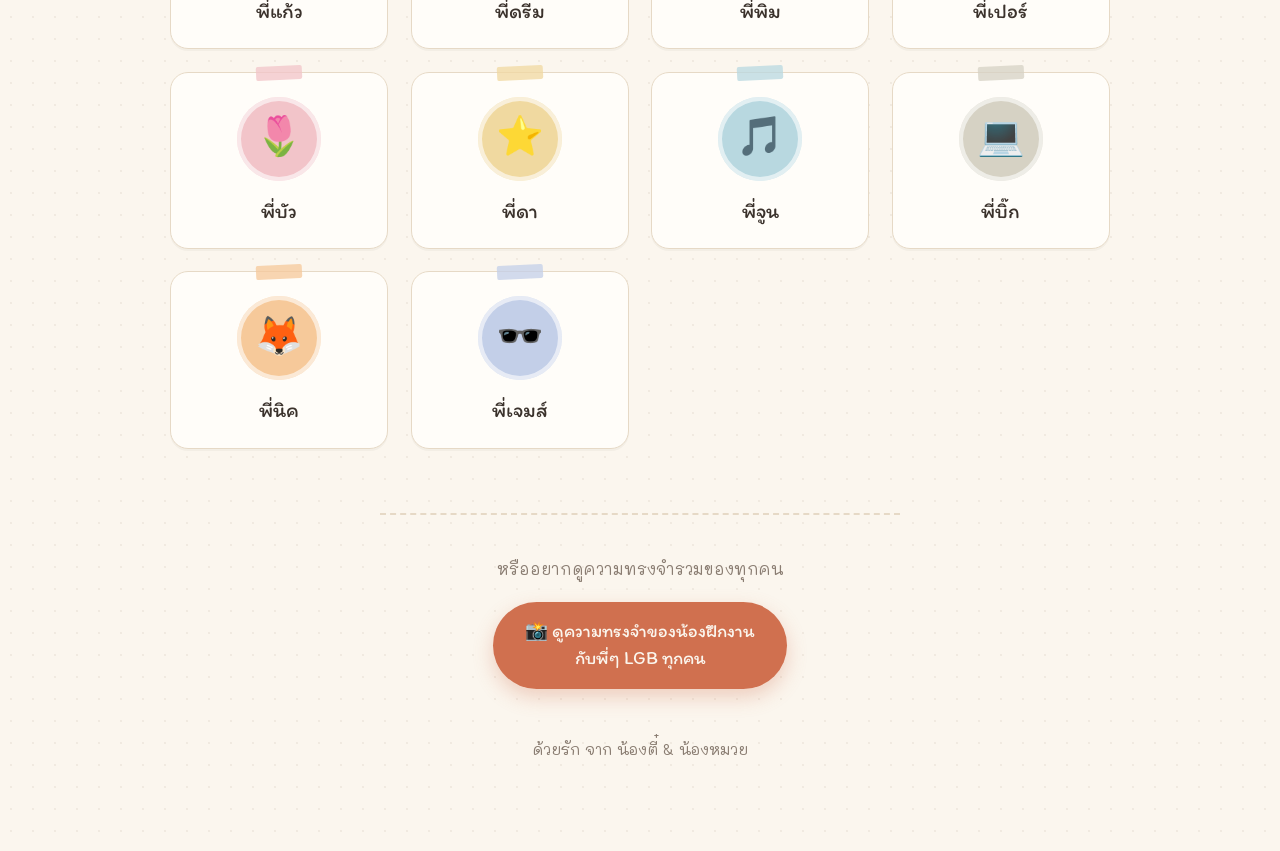
==== commit f2816633: "Add contact cards for interns with social media links and styling" ====
--- a/index.html
+++ b/index.html
@@ -9,7 +9,7 @@
   <link rel="preconnect" href="https://fonts.googleapis.com">
   <link rel="preconnect" href="https://fonts.gstatic.com" crossorigin>
   <link href="https://fonts.googleapis.com/css2?family=IBM+Plex+Sans+Thai:wght@400;500;600&family=Itim&family=Mali:wght@400;500;600&display=swap" rel="stylesheet">
-  <link rel="stylesheet" href="style.css?v=20261029-reply-letters">
+  <link rel="stylesheet" href="style.css?v=20261029-contact-mascots">
 </head>
 <body>
   <div id="app"></div>
@@ -27,11 +27,11 @@
   <!-- เนื้อหาทั้งหมดอยู่ใน 3 ไฟล์นี้ -->
   <script src="data.js"></script>
   <script src="letters.js"></script>
-  <script src="memories.js"></script>
+  <script src="memories.js?v=20261029-contact-details"></script>
   <script src="reply-characters.js?v=20261029-da-hijab"></script>
-  <script src="app.js?v=20261029-reply-letters"></script>
+  <script src="app.js?v=20261029-contact-mascots"></script>
   <script src="music.js?v=20261029-autoplay"></script>
-  <script src="mascots.js"></script>
+  <script src="mascots.js?v=20261029-contact-mascots"></script>
   <script src="cute.js"></script>
   <script src="farewell.js?v=20261029-speech-click"></script>
 </body>
--- a/style.css
+++ b/style.css
@@ -648,6 +648,104 @@
   0%, 100% { transform: translateY(0); }
   40% { transform: translateY(-10px) rotate(-3deg); }
   70% { transform: translateY(0) scale(1.03, 0.97); }
+}
+
+/* ช่องทางติดต่อของน้องแต่ละคน */
+.intern-contacts {
+  max-width: 720px;
+  margin: 2.5rem auto 0;
+  padding-top: 2rem;
+  border-top: 1px dashed var(--line);
+  text-align: center;
+}
+.intern-contacts h2 { font-size: clamp(1.65rem, 5vw, 2.15rem); }
+.contacts-intro { max-width: 34rem; margin: 0.7rem auto 1.5rem; color: var(--muted); font-family: var(--f-hand); }
+.contact-grid { display: grid; grid-template-columns: minmax(0, 1fr); gap: 1rem; }
+.contact-card {
+  min-width: 0;
+  padding: clamp(1rem, 3vw, 1.4rem);
+  border: 1px solid color-mix(in srgb, var(--contact-accent, #7fb4d8) 45%, var(--line));
+  border-top: 4px solid var(--contact-accent, #7fb4d8);
+  border-radius: 18px;
+  background: linear-gradient(145deg, color-mix(in srgb, var(--contact-accent, #7fb4d8) 13%, var(--card)), var(--card) 70%);
+  box-shadow: 0 8px 22px rgba(59, 50, 44, 0.05);
+  text-align: left;
+}
+.contact-head {
+  display: grid;
+  grid-template-columns: auto minmax(0, 1fr) clamp(3rem, 5vw, 3.75rem);
+  align-items: center;
+  column-gap: clamp(0.45rem, 1.5vw, 0.7rem);
+  min-width: 0;
+}
+.contact-avatar {
+  position: relative;
+  display: grid;
+  place-items: center;
+  flex-shrink: 0;
+  width: clamp(4.5rem, 6vw, 5rem);
+  height: clamp(4.5rem, 6vw, 5rem);
+  overflow: hidden;
+  border: 1px solid color-mix(in srgb, var(--contact-accent, #7fb4d8) 65%, #fff);
+  border-radius: 18px;
+  background: color-mix(in srgb, var(--contact-accent, #7fb4d8) 30%, #fff);
+  color: var(--ink);
+  font-family: var(--f-head);
+  font-size: 1.05rem;
+  white-space: nowrap;
+}
+.contact-avatar img { position: absolute; inset: 0; width: 100%; height: 100%; object-fit: cover; }
+.contact-avatar-fallback { font-size: 1.2rem; }
+.contact-avatar[data-ok] .contact-avatar-fallback { visibility: hidden; }
+.contact-head h3 { min-width: 0; font-size: clamp(1.2rem, 3vw, 1.5rem); overflow-wrap: anywhere; }
+.contact-mascot { display: block; min-width: 0; width: 100%; }
+.contact-mascot svg { display: block; width: 100%; height: auto; overflow: visible; }
+/* ตัวการ์ตูนข้างชื่อเป็นท่านิ่ง แยกจากรูปโปรไฟล์ของน้อง */
+.contact-mascot .m-bob, .contact-mascot .m-shadow, .contact-mascot .m-head, .contact-mascot .m-eyes, .contact-mascot .m-arm { animation: none; }
+.contact-fullname { margin: 0.9rem 0 0; font-size: 0.95rem; font-weight: 500; line-height: 1.65; overflow-wrap: anywhere; }
+.contact-socials { display: grid; grid-template-columns: minmax(0, 1fr); gap: 0.6rem; margin-top: 1rem; }
+.contact-social {
+  display: grid;
+  grid-template-columns: 24px minmax(0, 1fr) auto;
+  align-items: center;
+  column-gap: 0.65rem;
+  width: 100%;
+  min-height: 48px;
+  padding: 0.65rem 0.75rem;
+  border: 1px solid color-mix(in srgb, var(--contact-accent, #7fb4d8) 55%, var(--line));
+  border-radius: 12px;
+  background: color-mix(in srgb, var(--contact-accent, #7fb4d8) 13%, #fff);
+  color: var(--ink);
+  text-decoration: none;
+}
+.contact-social svg { display: block; width: 24px; height: 24px; color: color-mix(in srgb, var(--contact-accent, #7fb4d8) 45%, var(--ink)); }
+.contact-social-name { min-width: 0; font-size: 0.95rem; font-weight: 500; line-height: 1.6; overflow-wrap: anywhere; }
+.contact-social > small { color: var(--muted); font-size: 1.1rem; }
+a.contact-social:hover { border-color: var(--contact-accent, #7fb4d8); background: color-mix(in srgb, var(--contact-accent, #7fb4d8) 25%, #fff); }
+a.contact-social:focus-visible { outline: 2px dashed var(--accent); outline-offset: 3px; }
+.contact-links { display: grid; gap: 0.65rem; margin: 1.2rem 0 0; padding: 0; list-style: none; }
+.contact-links li { min-width: 0; }
+.contact-link {
+  display: grid;
+  grid-template-columns: minmax(0, 1fr) auto;
+  column-gap: 0.75rem;
+  align-items: center;
+  min-height: 44px;
+  padding: 0.65rem 0.8rem;
+  border: 1px solid var(--line);
+  border-radius: 12px;
+  background: rgba(255, 255, 255, 0.7);
+  text-decoration: none;
+}
+a.contact-link:hover { border-color: var(--contact-accent, #7fb4d8); background: color-mix(in srgb, var(--contact-accent, #7fb4d8) 10%, #fff); }
+a.contact-link:focus-visible { outline: 2px dashed var(--accent); outline-offset: 3px; }
+.contact-channel { grid-column: 1; grid-row: 1; color: var(--muted); font-size: 0.78rem; line-height: 1.5; overflow-wrap: anywhere; }
+.contact-detail { grid-column: 1; grid-row: 2; min-width: 0; font-size: 0.95rem; font-weight: 500; line-height: 1.6; overflow-wrap: anywhere; }
+.contact-link > small { grid-column: 2; grid-row: 1 / span 2; font-size: 1.15rem; color: var(--muted); }
+.contact-empty { margin: 1.2rem 0 0; color: var(--muted); font-family: var(--f-hand); font-size: 0.95rem; line-height: 1.75; }
+
+@media (min-width: 560px) {
+  .contact-grid { grid-template-columns: repeat(2, minmax(0, 1fr)); }
 }
 
 .closing {
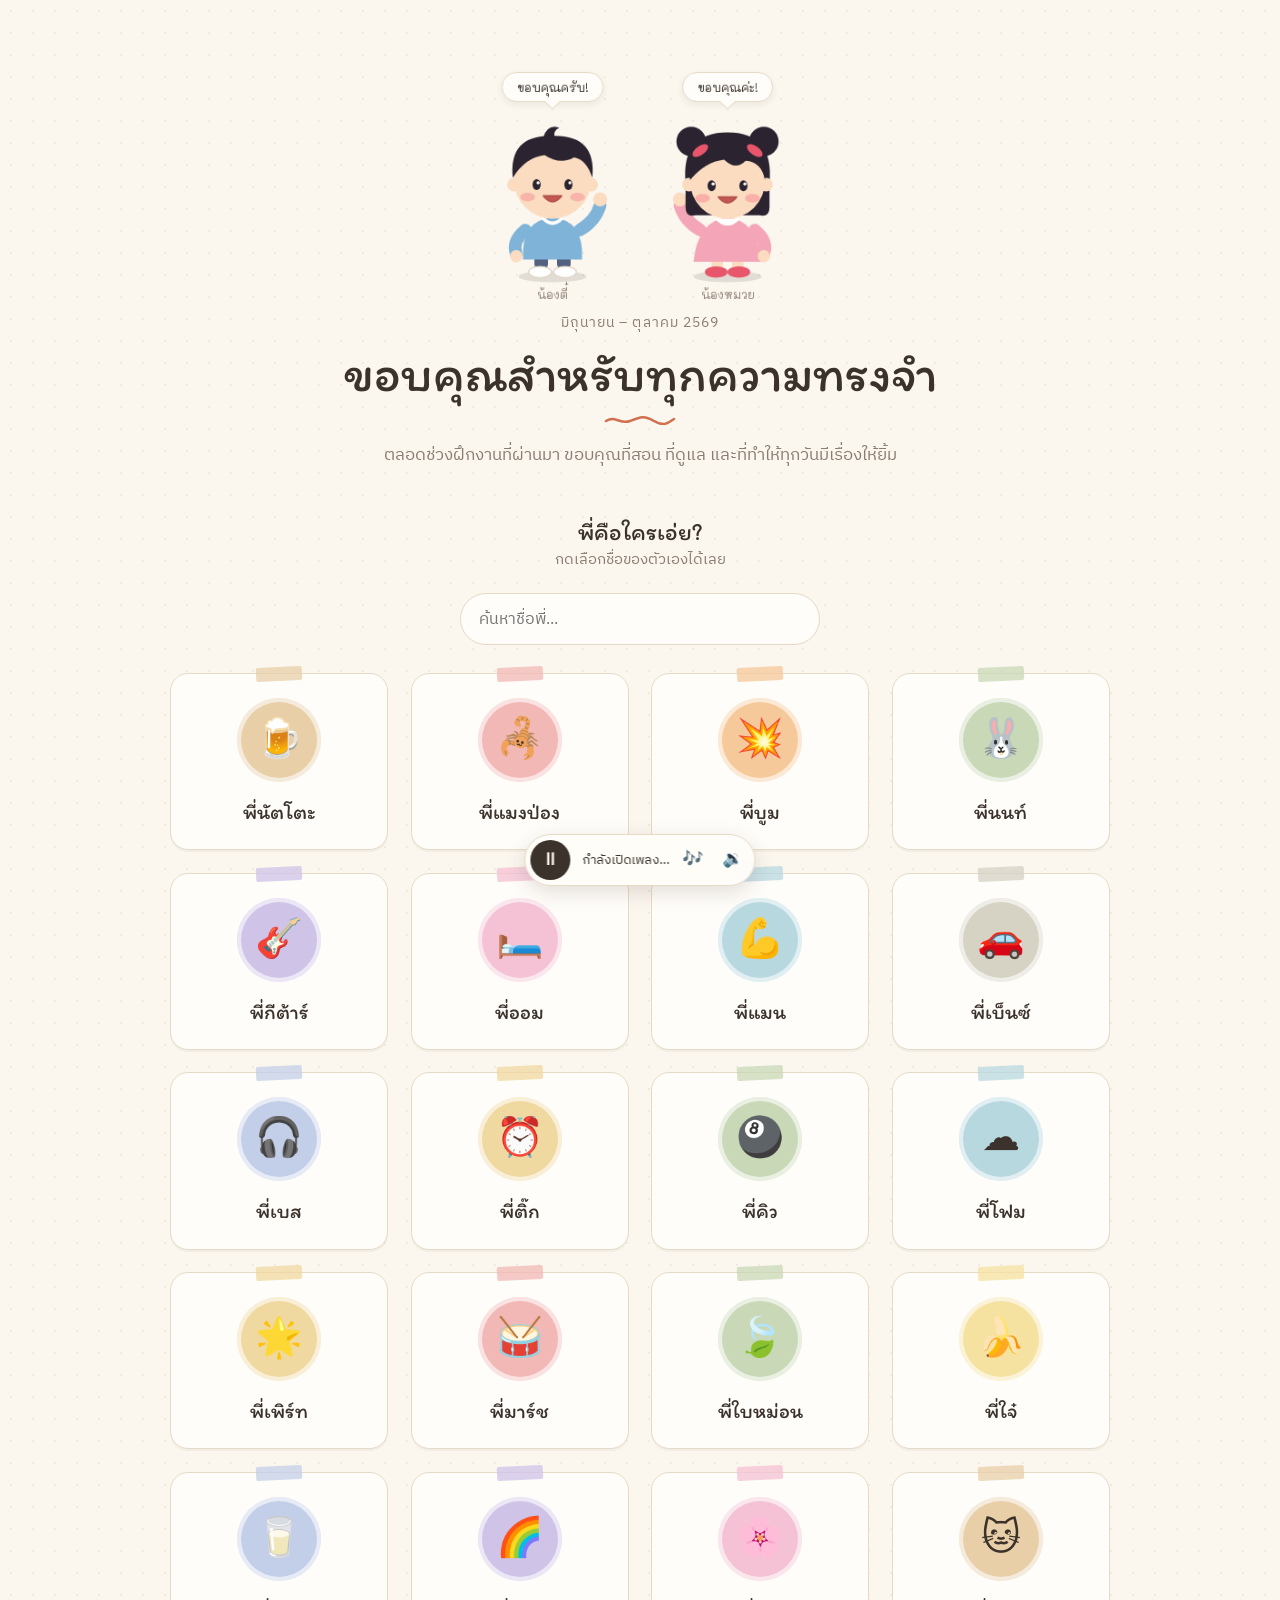
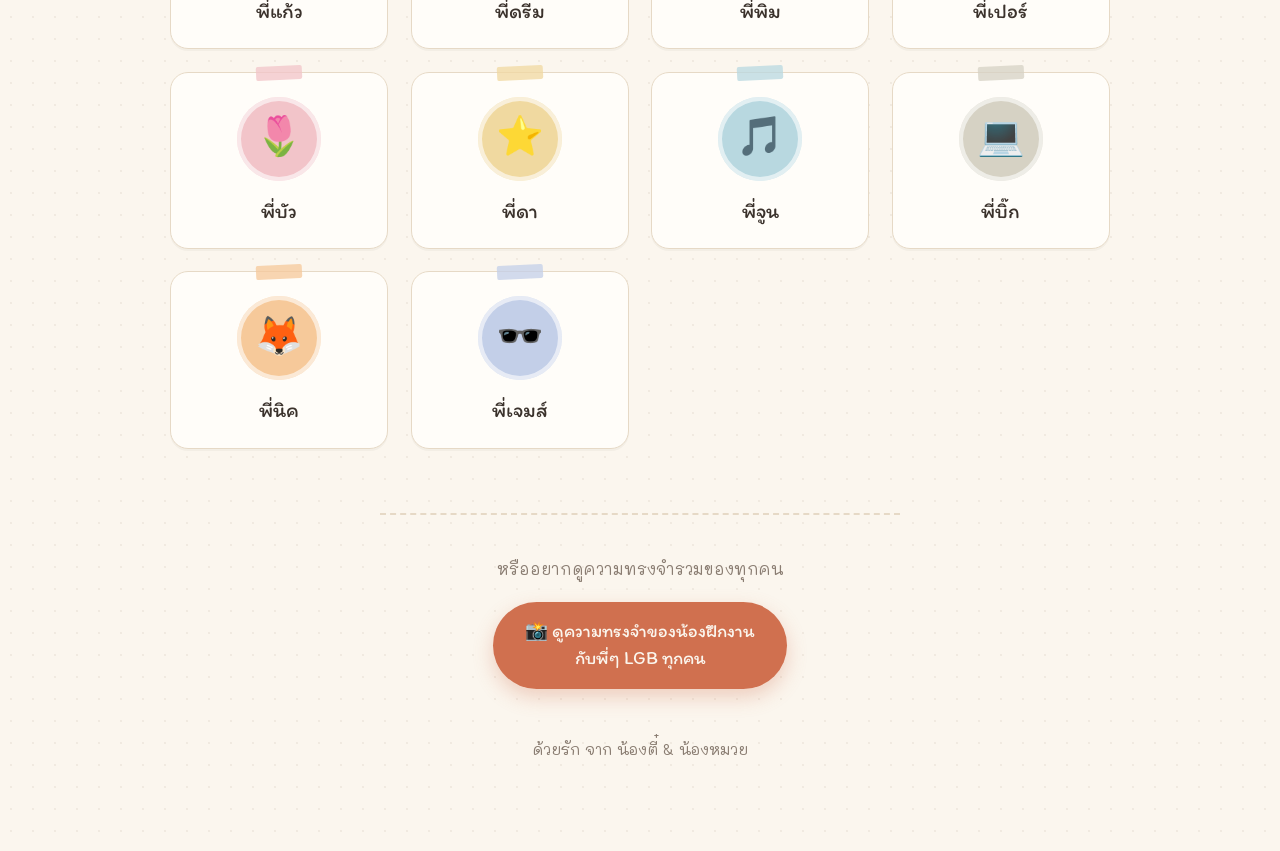
==== commit 12f6507a: "Add "กลับหน้าแรก" button to footer and update README for clarity" ====
--- a/index.html
+++ b/index.html
@@ -29,7 +29,7 @@
   <script src="letters.js"></script>
   <script src="memories.js?v=20261029-contact-details"></script>
   <script src="reply-characters.js?v=20261029-da-hijab"></script>
-  <script src="app.js?v=20261029-contact-mascots"></script>
+  <script src="app.js?v=20261029-memory-bottom-button"></script>
   <script src="music.js?v=20261029-autoplay"></script>
   <script src="mascots.js?v=20261029-contact-mascots"></script>
   <script src="cute.js"></script>
